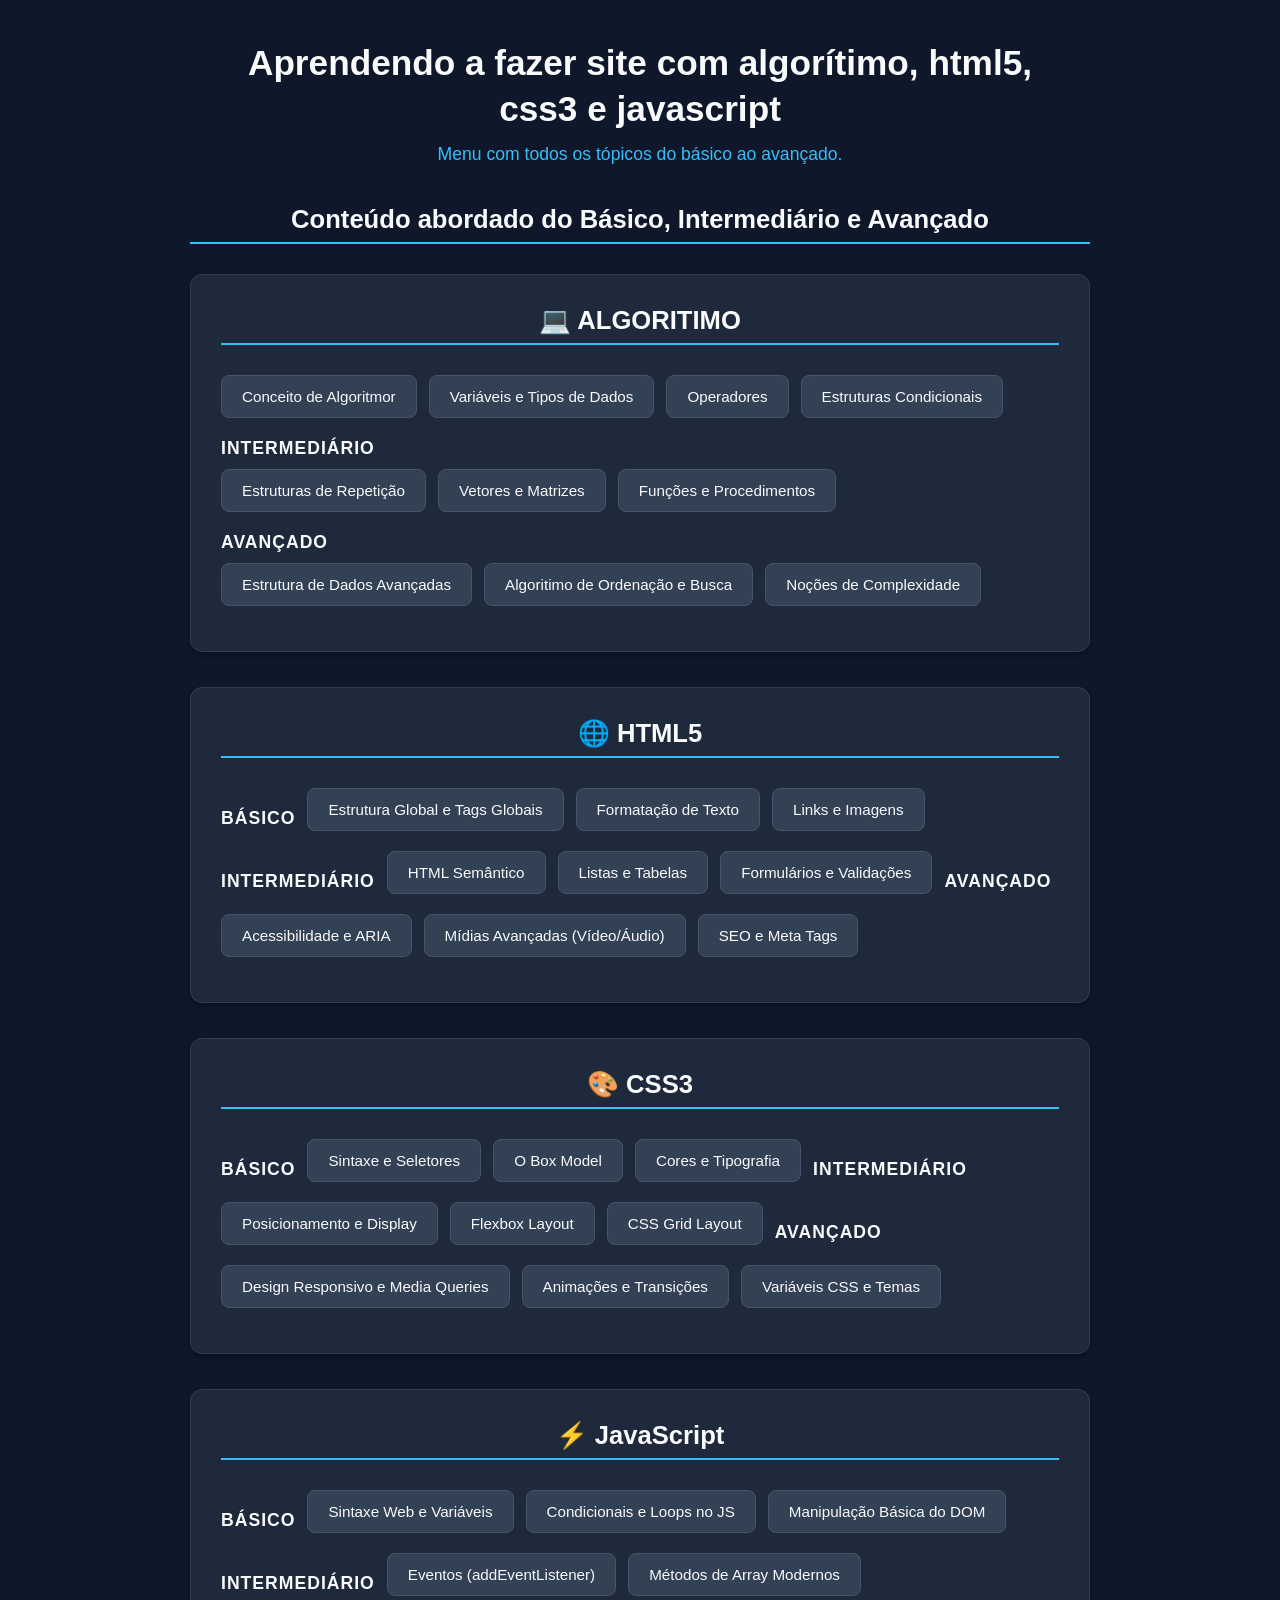
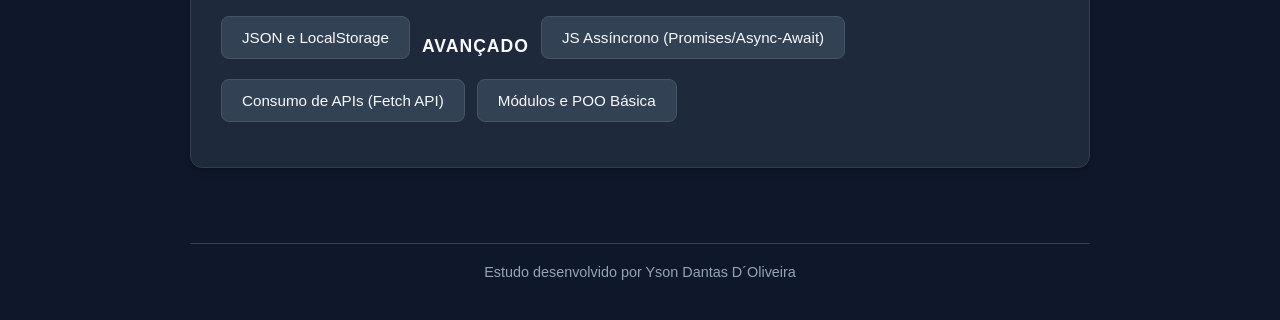
==== index.html @ d4af7423 "nav" ====
<!DOCTYPE html>
<html lang="pt-br">
<head>
    <meta charset="UTF-8">
    <meta name="viewport" content="width=device-width, initial-scale=1.0">
    <title>Menu</title>
    <link rel="stylesheet" href="style.css">
</head>
<!--PARA COLOCAR EMOJI NO CÓDIGO BASTA CLICAR NO BOTÃO DO WINDOWS E NO PONTO EM QUALQUER CAMPO DE TEXTO-->
<body>
    <header>
        <h1 class="titulo-principal">Aprendendo a fazer site com algorítimo, html5, css3 e javascript</h1>
        <p>Menu com todos os tópicos do básico ao avançado.</p>
    </header>
    <main>
        <article>
            <h2>Conteúdo abordado do Básico, Intermediário e Avançado</h2>
            <!-- ================= SEÇÃO DE ALGORITIMO =================-->
            <section>
                <h2>💻 ALGORITIMO</h2>    
                <nav>
                <a class="link-btn" href="algoritimo-conceito.html">
                    <button class="btn-menu">Conceito de Algoritmor</button>
                </a>                
                <a class="link-btn" href="algoritimo-variaveis.html">
                    <button class="btn-menu">Variáveis e Tipos de Dados</button>
                </a>
                <a class="link-btn" href="algoritimo-operadores.html">
                    <button class="btn-menu">Operadores</button>
                </a>
                <a class="link-btn" href="algoritimo-condicionais.html">
                    <button class="btn-menu">Estruturas Condicionais</button>
                </a>
                </nav>
                <h3>Intermediário</h3>
                <nav>
                <a class="link-btn" href="algoritimo-repeticao.html">    
                    <button class="btn-menu">Estruturas de Repetição</button>
                </a>    
                <a class="link-btn" href="algoritimo-vetor.html">    
                    <button class="btn-menu">Vetores e Matrizes</button>
                </a>
                <a class="link-btn" href="algoritimo-funcao.html">    
                    <button class="btn-menu">Funções e Procedimentos</button>
                </a>
                </nav>                    
                <h3>Avançado</h3>
                <nav> 
                <a class="link-btn" href="algoritimo-dados-avancado.html">    
                    <button class="btn-menu">Estrutura de Dados Avançadas</button>
                </a>    
                <a class="link-btn" href="algoritimo-ordenacao.html">    
                    <button class="btn-menu">Algoritimo de Ordenação e Busca</button>
                </a>    
                <a class="link-btn" href="algoritimo-complexidade.html">
                    <button class="btn-menu">Noções de Complexidade</button>
                </a>    
                </nav>
            </section>
            <!-- ================= SEÇÃO DE HTML5 ================= -->
            <section>
                <h2>🌐 HTML5</h2>
                <nav>
                    <h3>Básico</h3>
                    <a class="link-btn" href="html-estrutura.html">
                        <button class="btn-menu">Estrutura Global e Tags Globais</button>
                    </a>
                    <a class="link-btn" href="html-formatacao.html">
                        <button class="btn-menu">Formatação de Texto</button>
                    </a>
                    <a class="link-btn" href="html-links.html">
                        <button class="btn-menu">Links e Imagens</button>
                    </a>

                    <h3>Intermediário</h3>
                    <a class="link-btn" href="html-semantica.html">
                        <button class="btn-menu">HTML Semântico</button>
                    </a>
                    <a class="link-btn" href="html-listas.html">
                        <button class="btn-menu">Listas e Tabelas</button>
                    </a>
                    <a class="link-btn" href="html-formularios.html">
                        <button class="btn-menu">Formulários e Validações</button>
                    </a>

                    <h3>Avançado</h3>
                    <a class="link-btn" href="html-acessibilidade.html">
                        <button class="btn-menu">Acessibilidade e ARIA</button>
                    </a>
                    <a class="link-btn" href="html-midias.html">
                        <button class="btn-menu">Mídias Avançadas (Vídeo/Áudio)</button>
                    </a>
                    <a class="link-btn" href="html-seo.html">
                        <button class="btn-menu">SEO e Meta Tags</button>
                    </a>
                </nav>
            </section>

            <!-- ================= SEÇÃO DE CSS3 ================= -->
            <section>
                <h2>🎨 CSS3</h2>
                <nav>
                    <h3>Básico</h3>
                    <a class="link-btn" href="css-sintaxe.html">
                        <button class="btn-menu">Sintaxe e Seletores</button>
                    </a>
                    <a class="link-btn" href="css-boxmodel.html">
                        <button class="btn-menu">O Box Model</button>
                    </a>
                    <a class="link-btn" href="css-tipografia.html">
                        <button class="btn-menu">Cores e Tipografia</button>
                    </a>

                    <h3>Intermediário</h3>
                    <a class="link-btn" href="css-posicionamento.html">
                        <button class="btn-menu">Posicionamento e Display</button>
                    </a>
                    <a class="link-btn" href="css-flexbox.html">
                        <button class="btn-menu">Flexbox Layout</button>
                    </a>
                    <a class="link-btn" href="css-grid.html">
                        <button class="btn-menu">CSS Grid Layout</button>
                    </a>

                    <h3>Avançado</h3>
                    <a class="link-btn" href="css-responsividade.html">
                        <button class="btn-menu">Design Responsivo e Media Queries</button>
                    </a>
                    <a class="link-btn" href="css-animacoes.html">
                        <button class="btn-menu">Animações e Transições</button>
                    </a>
                    <a class="link-btn" href="css-variaveis.html">
                        <button class="btn-menu">Variáveis CSS e Temas</button>
                    </a>
                </nav>
            </section>

            <!-- ================= SEÇÃO DE JAVASCRIPT ================= -->
            <section>
                <h2>⚡ JavaScript</h2>
                <nav>
                    <h3>Básico</h3>
                    <a class="link-btn" href="js-sintaxe.html">
                        <button class="btn-menu">Sintaxe Web e Variáveis</button>
                    </a>
                    <a class="link-btn" href="js-logica.html">
                        <button class="btn-menu">Condicionais e Loops no JS</button>
                    </a>
                    <a class="link-btn" href="js-dom-basico.html">
                        <button class="btn-menu">Manipulação Básica do DOM</button>
                    </a>

                    <h3>Intermediário</h3>
                    <a class="link-btn" href="js-eventos.html">
                        <button class="btn-menu">Eventos (addEventListener)</button>
                    </a>
                    <a class="link-btn" href="js-arrays.html">
                        <button class="btn-menu">Métodos de Array Modernos</button>
                    </a>
                    <a class="link-btn" href="js-storage.html">
                        <button class="btn-menu">JSON e LocalStorage</button>
                    </a>

                    <h3>Avançado</h3>
                    <a class="link-btn" href="js-assincrono.html">
                        <button class="btn-menu">JS Assíncrono (Promises/Async-Await)</button>
                    </a>
                    <a class="link-btn" href="js-fetch.html">
                        <button class="btn-menu">Consumo de APIs (Fetch API)</button>
                    </a>
                    <a class="link-btn" href="js-modulos.html">
                        <button class="btn-menu">Módulos e POO Básica</button>
                    </a>
                </nav>
            </section>
        </article>
    </main>
<footer>
    <p>Estudo desenvolvido por Yson Dantas D´Oliveira</p>
</footer>
</body>
</html>
---- style.css ----
/* ================= 1. CONFIGURAÇÕES GERAIS E CORES (DARK MODE) ================= */
:root {
    --bg-principal: #0f172a;       /* Fundo azul escuro moderno */
    --bg-bloco: #1e293b;            /* Fundo dos blocos de conteúdo */
    --texto-titulo: #f8fafc;        /* Texto principal */
    --texto-paragrafo: #94a3b8;       /* Parágrafos e descrições */
    --cor-destaque: #38bdf8;         /* Azul neon para dar destaque */
    --cor-botao: #334155;          /* Cor de fundo padrão dos botões */
    --cor-botao-hover: #0284c7;    /* Cor do botão quando passa o mouse */
}

/* Reset básico para limpar as margens travadas do navegador */
* {
    margin: 0;
    padding: 0;
    box-sizing: border-box;
    font-family: 'Segoe UI', Tahoma, Geneva, Verdana, sans-serif;
}

body {
    background-color: var(--bg-principal);
    color: var(--texto-paragrafo);
    padding: 40px 20px;
    display: flex;
    flex-direction: column;
    align-items: center;
}

h1, h2, h3 {
  color: var(--texto-titulo) /* Branco gelo para destacar os títulos*/
}

/* ================= 2. CABEÇALHO (HEADER) ================= */
header {
    text-align: center;
    max-width: 800px;
    margin-bottom: 40px;
}

header h1 {
    font-size: 2.2rem;  
    margin-bottom: 12px;
    line-height: 1.3;
}

header p {
    color: var(--cor-destaque);
    font-size: 1.1rem;
    font-weight: 500;
}

/* ================= 3. CONTEÚDO E SEÇÕES (SECTION / CARDS) ================= */
main {
    width: 100%;
    max-width: 900px;
}

h2 {
    font-size: 1.6rem;
    margin-bottom: 30px;
    text-align: center;
    border-bottom: 2px solid var(--cor-destaque);
    padding-bottom: 8px;
}

h3 {
    font-size: 1.1rem;
    margin: 20px 0 10px 0;
    text-transform: uppercase;
    letter-spacing: 1px;
}

/* Transforma cada matéria (Algoritmos, HTML, CSS) em um bloco elegante */
section {
    background-color: var(--bg-bloco);
    border-radius: 12px;
    padding: 30px;
    margin-bottom: 35px;
    box-shadow: 0 4px 6px -1px rgba(0, 0, 0, 0.3);
    border: 1px solid #2e3e56;
}

/* ================= 4. ALINHAMENTO E DESIGN DOS BOTÕES (FLEXBOX) ================= */
nav {
    display: flex;
    flex-wrap: wrap; /* Faz os botões irem para a linha de baixo se faltar espaço */
    gap: 12px;       /* Espaçamento perfeito entre os botões */
    margin-bottom: 15px;
}

/* Tira o comportamento padrão de link (sublinhado azul) */
.link-btn {
    text-decoration: none;
}

/* O segredo do visual profissional dos botões */
.btn-menu {
    background-color: var(--cor-botao);
    color: var(--texto-titulo);
    border: 1px solid #475569;
    padding: 12px 20px;
    font-size: 0.95rem;
    font-weight: 500;
    border-radius: 8px;
    cursor: pointer;
    transition: all 0.2s ease-in-out; /* Deixa o efeito de passar o mouse suave */
}

/* Efeito ao passar o mouse (Hover) - Essencial para prender a atenção */
.btn-menu:hover {
    background-color: var(--cor-botao-hover);
    border-color: var(--cor-destaque);
    transform: translateY(-2px); /* O botão sobe levemente, simulando um clique */
    box-shadow: 0 4px 12px rgba(56, 189, 248, 0.3);
}

/* ================= 5. RODAPÉ (FOOTER) ================= */
footer {
    margin-top: 40px;
    text-align: center;
    color: var(--texto-paragrafo);
    font-size: 0.9rem;
    border-top: 1px solid var(--cor-botao);
    padding-top: 20px;
    width: 100%;
    max-width: 900px;
}
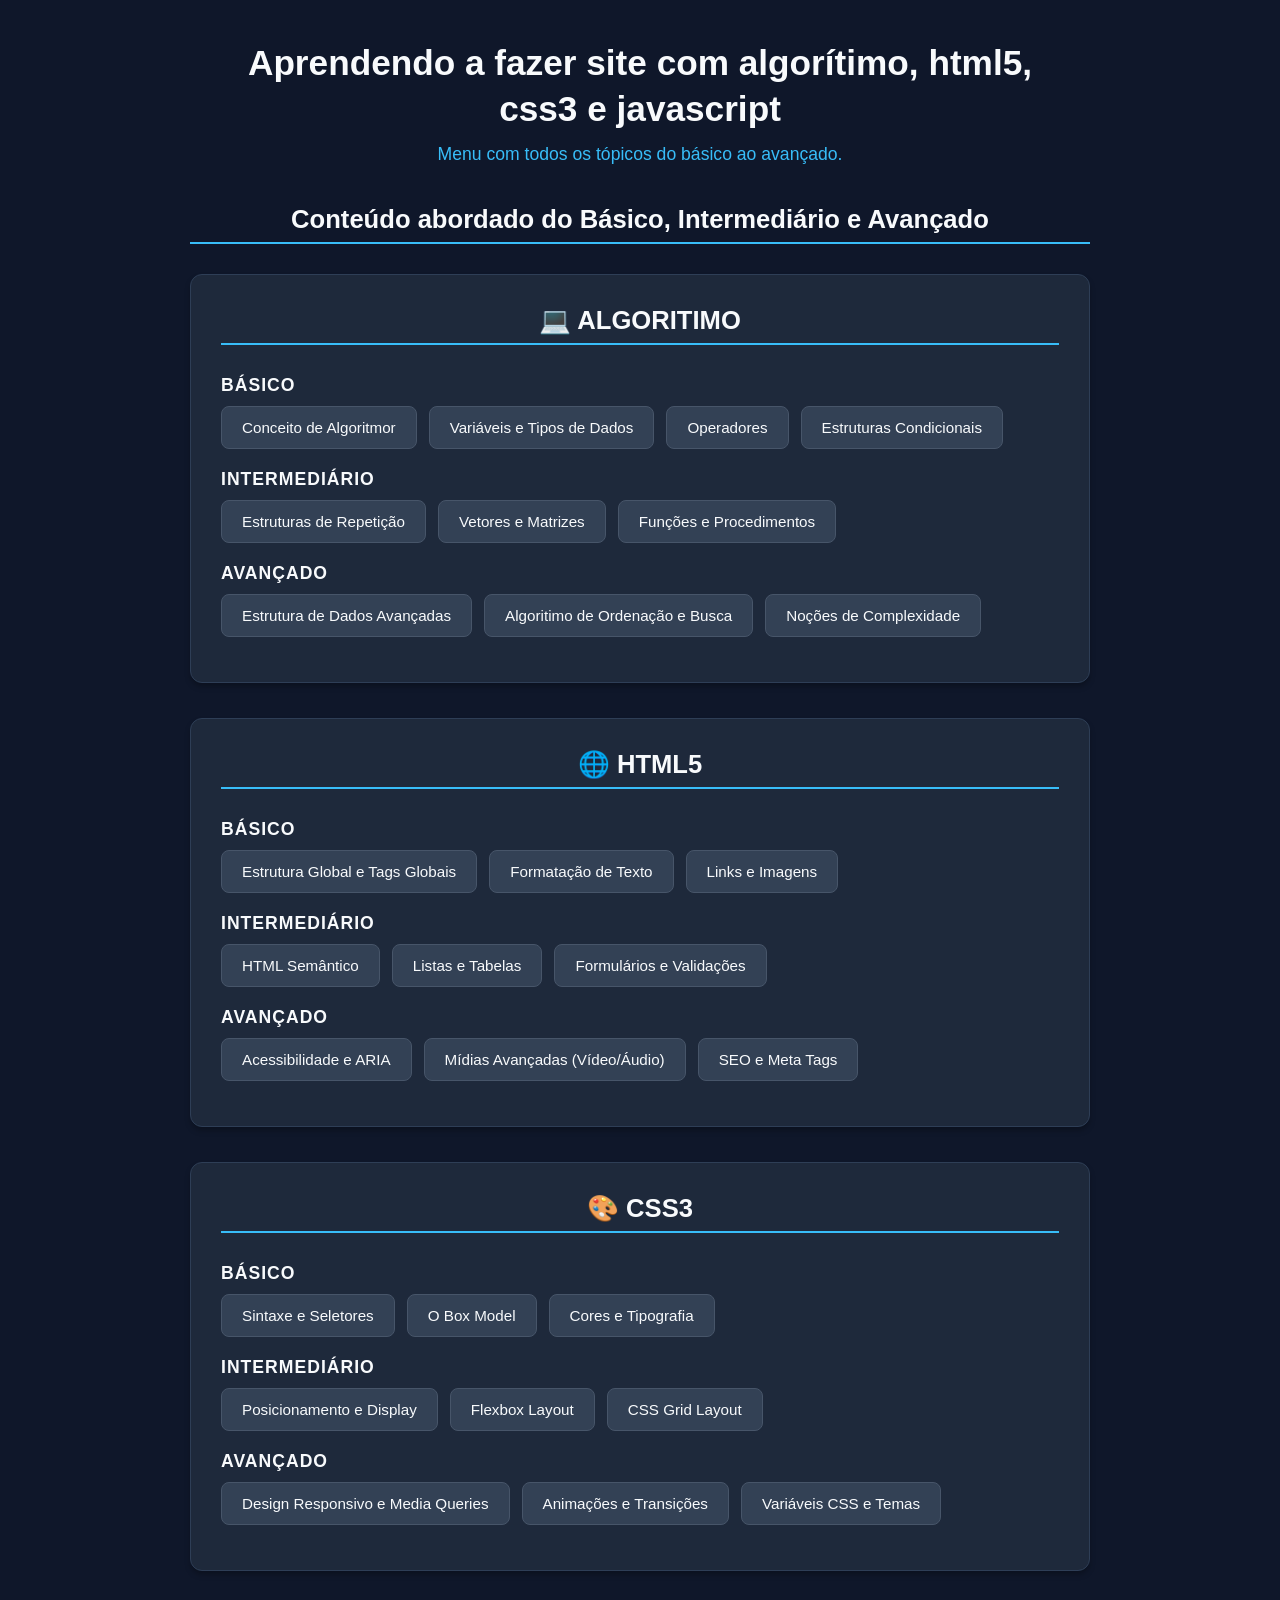
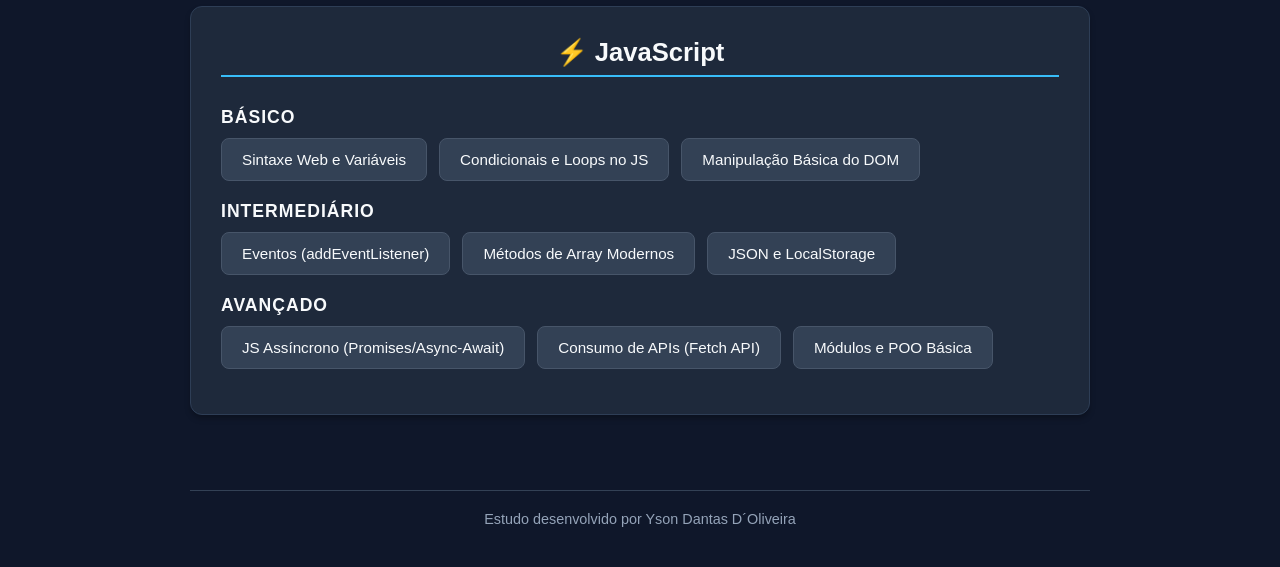
==== commit 695c1183: "arrumando nav" ====
--- a/index.html
+++ b/index.html
@@ -18,7 +18,8 @@
             <!-- ================= SEÇÃO DE ALGORITIMO =================-->
             <section>
                 <h2>💻 ALGORITIMO</h2>    
-                <nav>
+                <h3>Básico</h3>
+                <nav>   
                 <a class="link-btn" href="algoritimo-conceito.html">
                     <button class="btn-menu">Conceito de Algoritmor</button>
                 </a>                
@@ -60,8 +61,8 @@
             <!-- ================= SEÇÃO DE HTML5 ================= -->
             <section>
                 <h2>🌐 HTML5</h2>
+                <h3>Básico</h3>
                 <nav>
-                    <h3>Básico</h3>
                     <a class="link-btn" href="html-estrutura.html">
                         <button class="btn-menu">Estrutura Global e Tags Globais</button>
                     </a>
@@ -71,8 +72,9 @@
                     <a class="link-btn" href="html-links.html">
                         <button class="btn-menu">Links e Imagens</button>
                     </a>
-
-                    <h3>Intermediário</h3>
+                </nav>
+                <h3>Intermediário</h3>
+                <nav>                    
                     <a class="link-btn" href="html-semantica.html">
                         <button class="btn-menu">HTML Semântico</button>
                     </a>
@@ -82,8 +84,9 @@
                     <a class="link-btn" href="html-formularios.html">
                         <button class="btn-menu">Formulários e Validações</button>
                     </a>
-
-                    <h3>Avançado</h3>
+                </nav>
+                <h3>Avançado</h3>
+                <nav>
                     <a class="link-btn" href="html-acessibilidade.html">
                         <button class="btn-menu">Acessibilidade e ARIA</button>
                     </a>
@@ -99,8 +102,8 @@
             <!-- ================= SEÇÃO DE CSS3 ================= -->
             <section>
                 <h2>🎨 CSS3</h2>
-                <nav>
-                    <h3>Básico</h3>
+                <h3>Básico</h3>
+                <nav>                    
                     <a class="link-btn" href="css-sintaxe.html">
                         <button class="btn-menu">Sintaxe e Seletores</button>
                     </a>
@@ -110,8 +113,9 @@
                     <a class="link-btn" href="css-tipografia.html">
                         <button class="btn-menu">Cores e Tipografia</button>
                     </a>
-
-                    <h3>Intermediário</h3>
+                </nav>
+                <h3>Intermediário</h3>
+                <nav>    
                     <a class="link-btn" href="css-posicionamento.html">
                         <button class="btn-menu">Posicionamento e Display</button>
                     </a>
@@ -121,8 +125,9 @@
                     <a class="link-btn" href="css-grid.html">
                         <button class="btn-menu">CSS Grid Layout</button>
                     </a>
-
-                    <h3>Avançado</h3>
+                </nav>
+                <h3>Avançado</h3>
+                <nav>    
                     <a class="link-btn" href="css-responsividade.html">
                         <button class="btn-menu">Design Responsivo e Media Queries</button>
                     </a>
@@ -138,8 +143,8 @@
             <!-- ================= SEÇÃO DE JAVASCRIPT ================= -->
             <section>
                 <h2>⚡ JavaScript</h2>
-                <nav>
-                    <h3>Básico</h3>
+                <h3>Básico</h3>
+                <nav>                    
                     <a class="link-btn" href="js-sintaxe.html">
                         <button class="btn-menu">Sintaxe Web e Variáveis</button>
                     </a>
@@ -149,8 +154,9 @@
                     <a class="link-btn" href="js-dom-basico.html">
                         <button class="btn-menu">Manipulação Básica do DOM</button>
                     </a>
-
-                    <h3>Intermediário</h3>
+                </nav>
+                <h3>Intermediário</h3>
+                <nav>                    
                     <a class="link-btn" href="js-eventos.html">
                         <button class="btn-menu">Eventos (addEventListener)</button>
                     </a>
@@ -160,8 +166,9 @@
                     <a class="link-btn" href="js-storage.html">
                         <button class="btn-menu">JSON e LocalStorage</button>
                     </a>
-
-                    <h3>Avançado</h3>
+                </nav>
+                <h3>Avançado</h3>
+                <nav>                   
                     <a class="link-btn" href="js-assincrono.html">
                         <button class="btn-menu">JS Assíncrono (Promises/Async-Await)</button>
                     </a>
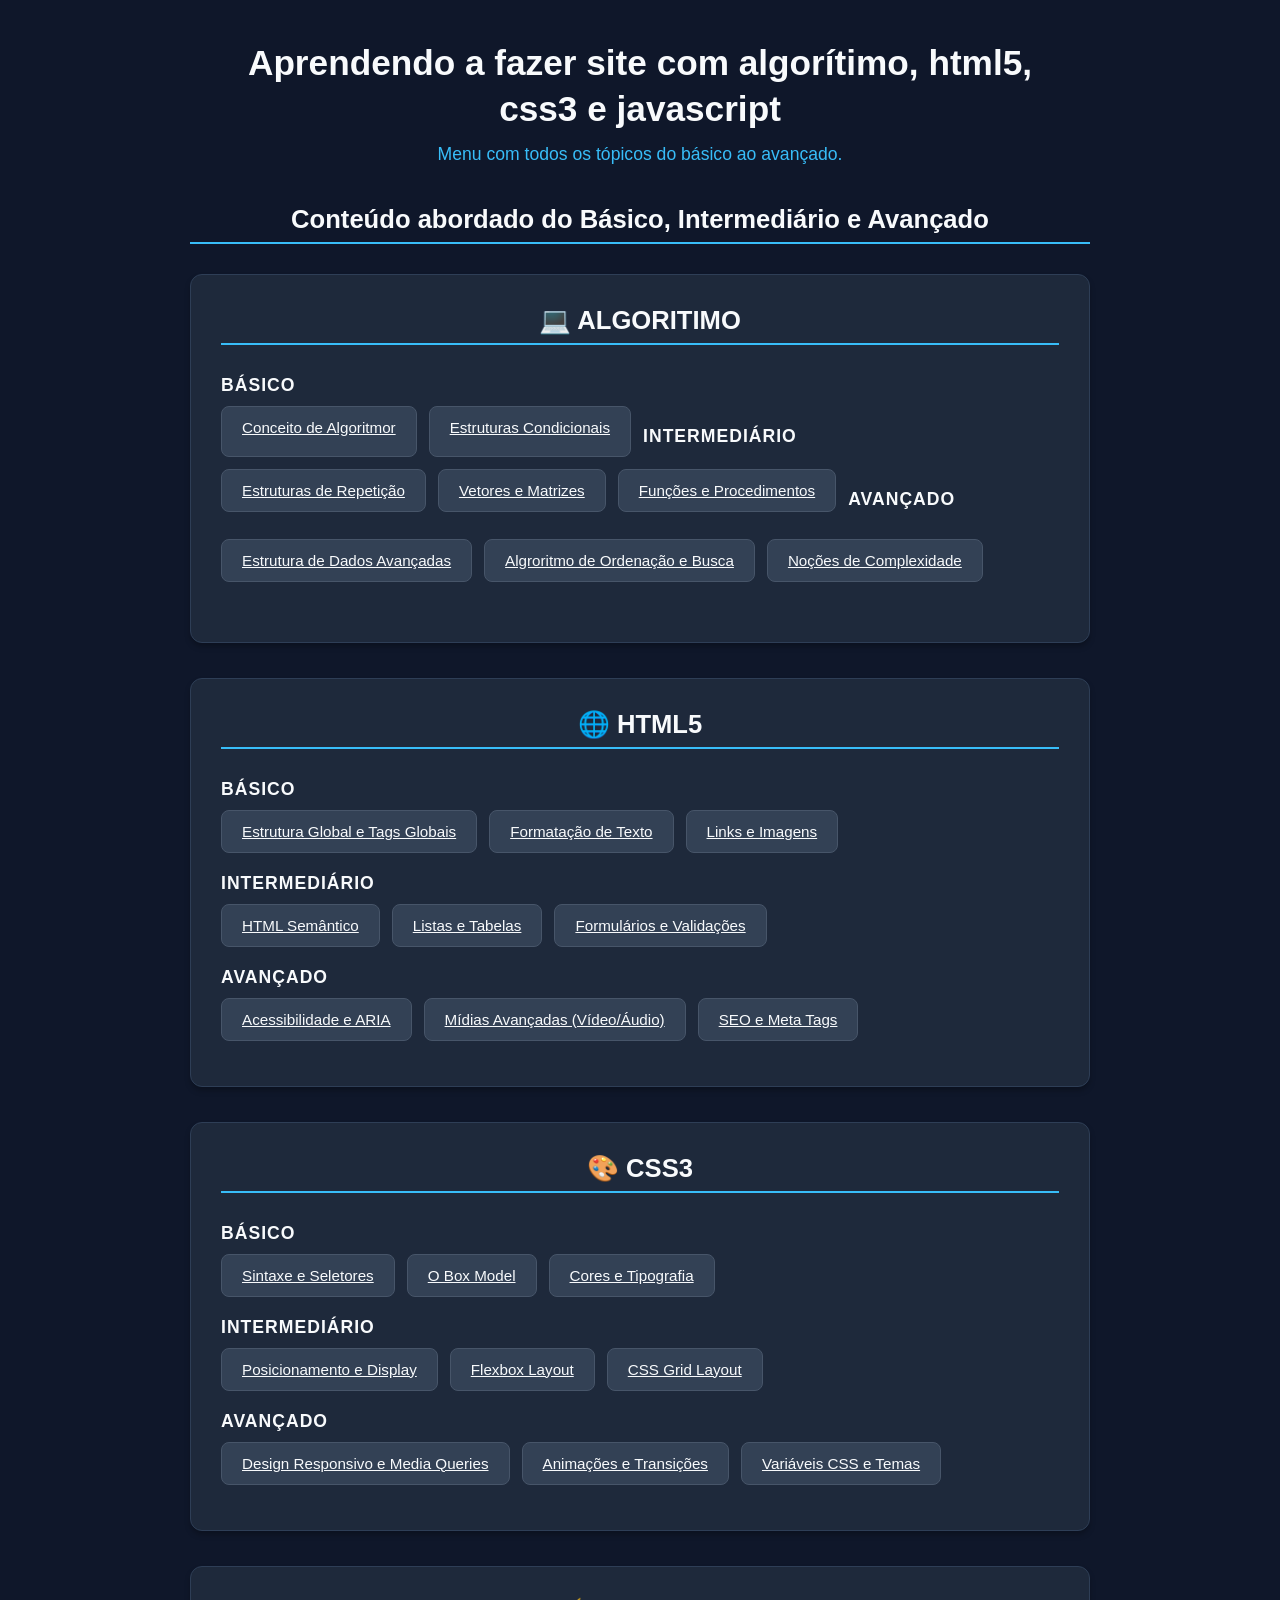
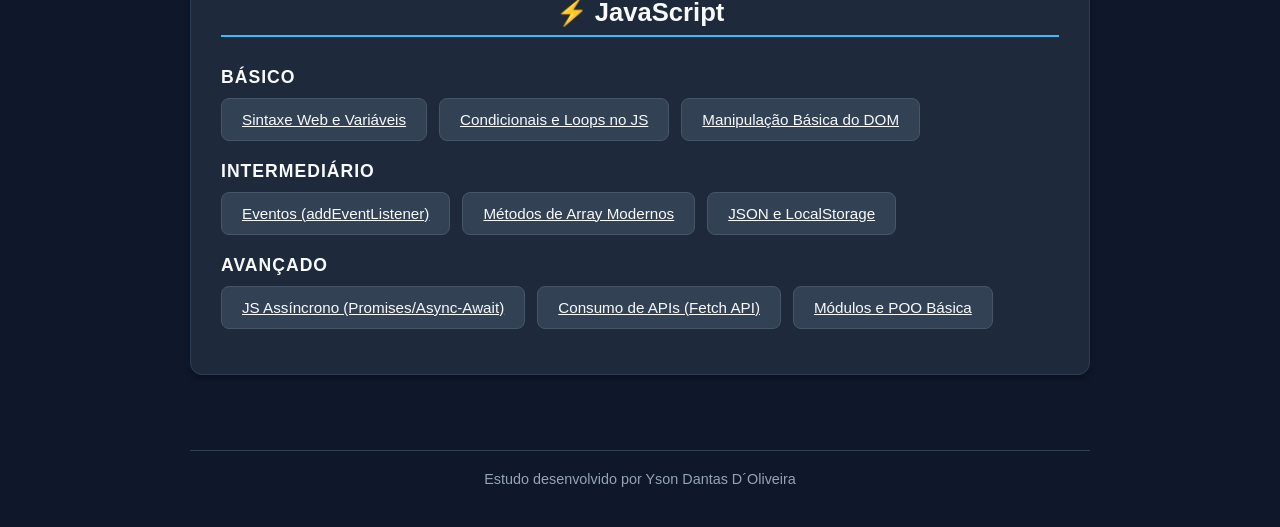
==== commit 710c1129: "Refactor HTML structure and button elements" ====
--- a/index.html
+++ b/index.html
@@ -20,42 +20,21 @@
                 <h2>💻 ALGORITIMO</h2>    
                 <h3>Básico</h3>
                 <nav>   
-                <a class="link-btn" href="algoritimo-conceito.html">
-                    <button class="btn-menu">Conceito de Algoritmor</button>
-                </a>                
-                <a class="link-btn" href="algoritimo-variaveis.html">
-                    <button class="btn-menu">Variáveis e Tipos de Dados</button>
-                </a>
-                <a class="link-btn" href="algoritimo-operadores.html">
-                    <button class="btn-menu">Operadores</button>
-                </a>
-                <a class="link-btn" href="algoritimo-condicionais.html">
-                    <button class="btn-menu">Estruturas Condicionais</button>
-                </a>
-                </nav>
+                <a class="btn-menu" href="algoritmo-conceito.html">Conceito de Algoritmor</a>                
+                <a class="btn-menu" href="algoritmo-variaveis.html>Variáveis e Tipos de Dados</a>
+                <a Class="btn-menu" href="algoritmo-operadores.html>Operadores</a>
+                <a class="btn-menu" href="algoritmo-condicionais.html">Estruturas Condicionais</a>                    
                 <h3>Intermediário</h3>
                 <nav>
-                <a class="link-btn" href="algoritimo-repeticao.html">    
-                    <button class="btn-menu">Estruturas de Repetição</button>
-                </a>    
-                <a class="link-btn" href="algoritimo-vetor.html">    
-                    <button class="btn-menu">Vetores e Matrizes</button>
-                </a>
-                <a class="link-btn" href="algoritimo-funcao.html">    
-                    <button class="btn-menu">Funções e Procedimentos</button>
-                </a>
+                <a class="btn-menu" href="algoritmo-repeticao.html">Estruturas de Repetição</a>
+                <a class="btn-menu" href="algoritmo-vetor.html">Vetores e Matrizes</a>        
+                <a class="btn-menu" href="algoritmo-funcao.html">Funções e Procedimentos</a>
                 </nav>                    
                 <h3>Avançado</h3>
                 <nav> 
-                <a class="link-btn" href="algoritimo-dados-avancado.html">    
-                    <button class="btn-menu">Estrutura de Dados Avançadas</button>
-                </a>    
-                <a class="link-btn" href="algoritimo-ordenacao.html">    
-                    <button class="btn-menu">Algoritimo de Ordenação e Busca</button>
-                </a>    
-                <a class="link-btn" href="algoritimo-complexidade.html">
-                    <button class="btn-menu">Noções de Complexidade</button>
-                </a>    
+                <a class="btn-menu" href="algoritmo-dados-avancado.html">Estrutura de Dados Avançadas</a>
+                <a class="btn-menu" href="algoritmo-ordenacao.html">Algroritmo de Ordenação e Busca</a>    
+                <a class="btn-menu" href="algoritmo-complexidade.html">Noções de Complexidade</a>    
                 </nav>
             </section>
             <!-- ================= SEÇÃO DE HTML5 ================= -->
@@ -63,39 +42,21 @@
                 <h2>🌐 HTML5</h2>
                 <h3>Básico</h3>
                 <nav>
-                    <a class="link-btn" href="html-estrutura.html">
-                        <button class="btn-menu">Estrutura Global e Tags Globais</button>
-                    </a>
-                    <a class="link-btn" href="html-formatacao.html">
-                        <button class="btn-menu">Formatação de Texto</button>
-                    </a>
-                    <a class="link-btn" href="html-links.html">
-                        <button class="btn-menu">Links e Imagens</button>
-                    </a>
+                    <a class="btn-menu" href="html-estrutura.html">Estrutura Global e Tags Globais</a>
+                    <a class="btn-menu" href="html-formatacao.html">Formatação de Texto</a>
+                    <a class="btn-menu" href="html-links.html">Links e Imagens</a>
                 </nav>
                 <h3>Intermediário</h3>
                 <nav>                    
-                    <a class="link-btn" href="html-semantica.html">
-                        <button class="btn-menu">HTML Semântico</button>
-                    </a>
-                    <a class="link-btn" href="html-listas.html">
-                        <button class="btn-menu">Listas e Tabelas</button>
-                    </a>
-                    <a class="link-btn" href="html-formularios.html">
-                        <button class="btn-menu">Formulários e Validações</button>
-                    </a>
+                    <a class="btn-menu" href="html-semantica.html">HTML Semântico</a>
+                    <a class="btn-menu" href="html-listas.html">Listas e Tabelas</a>
+                    <a class="btn-menu" href="html-formularios.html">Formulários e Validações</a>
                 </nav>
                 <h3>Avançado</h3>
                 <nav>
-                    <a class="link-btn" href="html-acessibilidade.html">
-                        <button class="btn-menu">Acessibilidade e ARIA</button>
-                    </a>
-                    <a class="link-btn" href="html-midias.html">
-                        <button class="btn-menu">Mídias Avançadas (Vídeo/Áudio)</button>
-                    </a>
-                    <a class="link-btn" href="html-seo.html">
-                        <button class="btn-menu">SEO e Meta Tags</button>
-                    </a>
+                    <a class="btn-menu" href="html-acessibilidade.html">Acessibilidade e ARIA</a>
+                    <a class="btn-menu" href="html-midias.html">Mídias Avançadas (Vídeo/Áudio)</a>
+                    <a class="btn-menu" href="html-seo.html">SEO e Meta Tags</a>
                 </nav>
             </section>
 
@@ -104,39 +65,21 @@
                 <h2>🎨 CSS3</h2>
                 <h3>Básico</h3>
                 <nav>                    
-                    <a class="link-btn" href="css-sintaxe.html">
-                        <button class="btn-menu">Sintaxe e Seletores</button>
-                    </a>
-                    <a class="link-btn" href="css-boxmodel.html">
-                        <button class="btn-menu">O Box Model</button>
-                    </a>
-                    <a class="link-btn" href="css-tipografia.html">
-                        <button class="btn-menu">Cores e Tipografia</button>
-                    </a>
+                    <a class="btn-menu" href="css-sintaxe.html">Sintaxe e Seletores</a>
+                    <a class="btn-menu" href="css-boxmodel.html">O Box Model</a>
+                    <a class="btn-menu" href="css-tipografia.html">Cores e Tipografia</a>
                 </nav>
                 <h3>Intermediário</h3>
                 <nav>    
-                    <a class="link-btn" href="css-posicionamento.html">
-                        <button class="btn-menu">Posicionamento e Display</button>
-                    </a>
-                    <a class="link-btn" href="css-flexbox.html">
-                        <button class="btn-menu">Flexbox Layout</button>
-                    </a>
-                    <a class="link-btn" href="css-grid.html">
-                        <button class="btn-menu">CSS Grid Layout</button>
-                    </a>
+                    <a class="btn-menu" href="css-posicionamento.html">Posicionamento e Display</a>
+                    <a class="btn-menu" href="css-flexbox.html">Flexbox Layout</a>
+                    <a class="btn-menu" href="css-grid.html">CSS Grid Layout</a>
                 </nav>
                 <h3>Avançado</h3>
                 <nav>    
-                    <a class="link-btn" href="css-responsividade.html">
-                        <button class="btn-menu">Design Responsivo e Media Queries</button>
-                    </a>
-                    <a class="link-btn" href="css-animacoes.html">
-                        <button class="btn-menu">Animações e Transições</button>
-                    </a>
-                    <a class="link-btn" href="css-variaveis.html">
-                        <button class="btn-menu">Variáveis CSS e Temas</button>
-                    </a>
+                    <a class="btn-menu" href="css-responsividade.html">Design Responsivo e Media Queries</a>
+                    <a class="btn-menu" href="css-animacoes.html">Animações e Transições</a>
+                    <a class="btn-menu" href="css-variaveis.html">Variáveis CSS e Temas</a>
                 </nav>
             </section>
 
@@ -145,39 +88,21 @@
                 <h2>⚡ JavaScript</h2>
                 <h3>Básico</h3>
                 <nav>                    
-                    <a class="link-btn" href="js-sintaxe.html">
-                        <button class="btn-menu">Sintaxe Web e Variáveis</button>
-                    </a>
-                    <a class="link-btn" href="js-logica.html">
-                        <button class="btn-menu">Condicionais e Loops no JS</button>
-                    </a>
-                    <a class="link-btn" href="js-dom-basico.html">
-                        <button class="btn-menu">Manipulação Básica do DOM</button>
-                    </a>
+                    <a class="btn-menu" href="js-sintaxe.html">Sintaxe Web e Variáveis</a>
+                    <a class="btn-menu" href="js-logica.html">Condicionais e Loops no JS</a>
+                    <a class="btn-menu" href="js-dom-basico.html">Manipulação Básica do DOM</a>
                 </nav>
                 <h3>Intermediário</h3>
                 <nav>                    
-                    <a class="link-btn" href="js-eventos.html">
-                        <button class="btn-menu">Eventos (addEventListener)</button>
-                    </a>
-                    <a class="link-btn" href="js-arrays.html">
-                        <button class="btn-menu">Métodos de Array Modernos</button>
-                    </a>
-                    <a class="link-btn" href="js-storage.html">
-                        <button class="btn-menu">JSON e LocalStorage</button>
-                    </a>
+                    <a class="btn-menu" href="js-eventos.html">Eventos (addEventListener)</a>
+                    <a class="btn-menu" href="js-arrays.html">Métodos de Array Modernos</a>
+                    <a class="btn-menu" href="js-storage.html">JSON e LocalStorage</a>
                 </nav>
                 <h3>Avançado</h3>
                 <nav>                   
-                    <a class="link-btn" href="js-assincrono.html">
-                        <button class="btn-menu">JS Assíncrono (Promises/Async-Await)</button>
-                    </a>
-                    <a class="link-btn" href="js-fetch.html">
-                        <button class="btn-menu">Consumo de APIs (Fetch API)</button>
-                    </a>
-                    <a class="link-btn" href="js-modulos.html">
-                        <button class="btn-menu">Módulos e POO Básica</button>
-                    </a>
+                    <a class="btn-menu" href="js-assincrono.html">JS Assíncrono (Promises/Async-Await)</a>
+                    <a class="btn-menu" href="js-fetch.html">Consumo de APIs (Fetch API)</a>
+                    <a class="btn-menu" href="js-modulos.html">Módulos e POO Básica</a>
                 </nav>
             </section>
         </article>
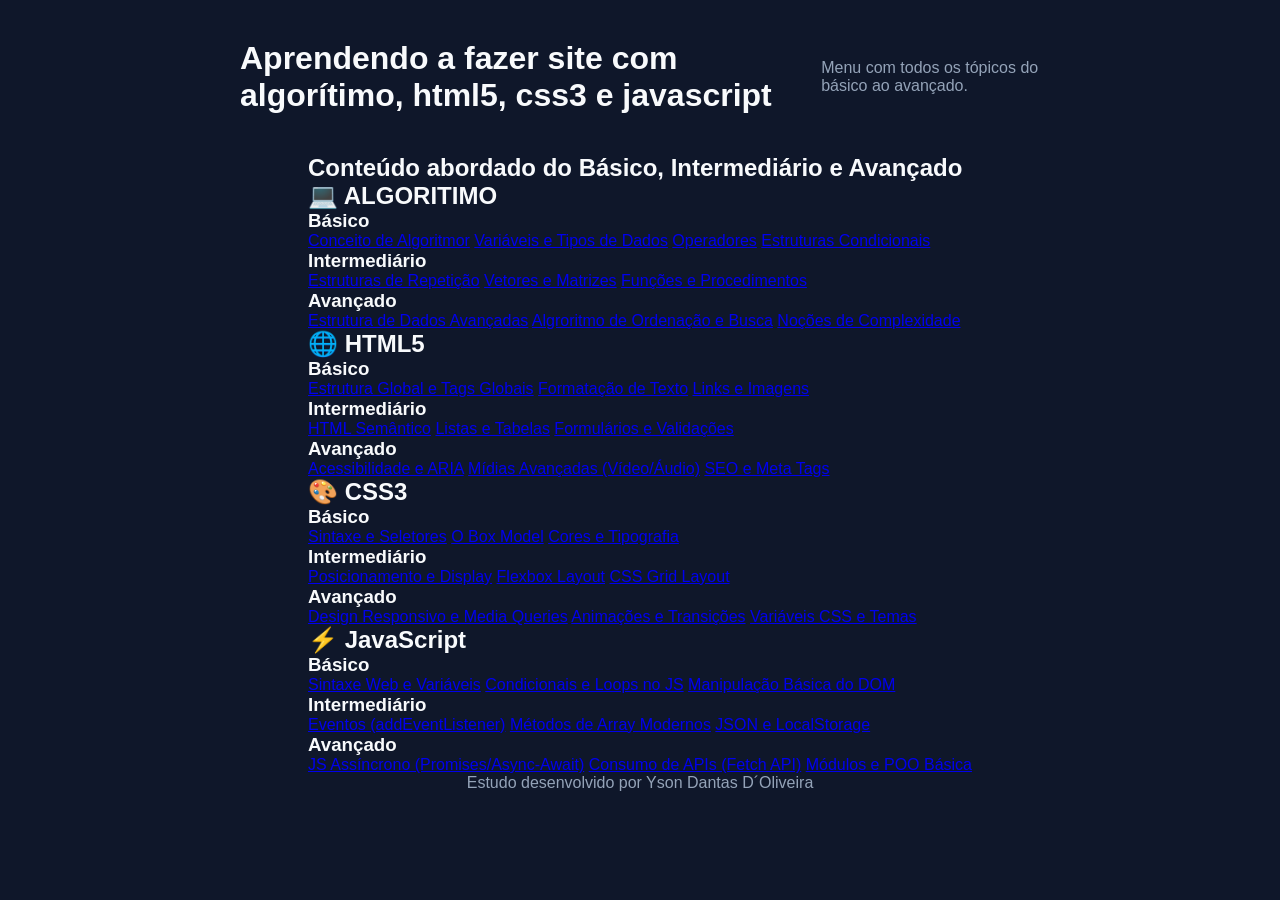
==== commit 28f538f4: "erro aspas e /" ====
--- a/index.html
+++ b/index.html
@@ -21,11 +21,11 @@
                 <h3>Básico</h3>
                 <nav>   
                 <a class="btn-menu" href="algoritmo-conceito.html">Conceito de Algoritmor</a>                
-                <a class="btn-menu" href="algoritmo-variaveis.html>Variáveis e Tipos de Dados</a>
-                <a Class="btn-menu" href="algoritmo-operadores.html>Operadores</a>
+                <a class="btn-menu" href="algoritmo-variaveis.html">Variáveis e Tipos de Dados</a>
+                <a Class="btn-menu" href="algoritmo-operadores.html">Operadores</a>
                 <a class="btn-menu" href="algoritmo-condicionais.html">Estruturas Condicionais</a>                    
                 <h3>Intermediário</h3>
-                <nav>
+                </nav>
                 <a class="btn-menu" href="algoritmo-repeticao.html">Estruturas de Repetição</a>
                 <a class="btn-menu" href="algoritmo-vetor.html">Vetores e Matrizes</a>        
                 <a class="btn-menu" href="algoritmo-funcao.html">Funções e Procedimentos</a>
--- a/style.css
+++ b/style.css
@@ -27,19 +27,26 @@
 }
 
 h1, h2, h3 {
-  color: var(--texto-titulo) /* Branco gelo para destacar os títulos*/
+  color: var(--texto-titulo); /* Branco gelo para destacar os títulos*/
 }
 
 /* ================= 2. CABEÇALHO (HEADER) ================= */
 header {
-    text-align: center;
+    display: flex;
+    align-items: center;
+    justify-content: center;
+    position: relative;
     max-width: 800px;
     margin-bottom: 40px;
 }
 
+header .btn-voltar {
+    positon: absolute;
+    left: o;
+
 header h1 {
     font-size: 2.2rem;  
-    margin-bottom: 12px;
+    margin: 0 auto; /* Centraliza o H1 perfeitamente */
     line-height: 1.3;
 }
 
@@ -47,6 +54,8 @@
     color: var(--cor-destaque);
     font-size: 1.1rem;
     font-weight: 500;
+    width: clamp(100%, 85%, 70ch);
+    margin: 0 auto 15px auto;
 }
 
 /* ================= 3. CONTEÚDO E SEÇÕES (SECTION / CARDS) ================= */
@@ -80,6 +89,22 @@
     border: 1px solid #2e3e56;
 }
 
+/* Estilização profissional para os parágrafos de conteúdo */
+main section p {
+    color: var(--texto-paragrafo); /* Azul acinzentado suave, descansável para os olhos */
+    font-size: 1.05rem;            /* Tamanho de leitura ideal para web */
+    line-height: 1.7;              /* Espaçamento vertical que evita o cansaço visual */
+    letter-spacing: 0.3px;         /* Leve afastamento entre letras para melhorar a leitura */
+    width: clamp(100%, 90%, 75ch); /* Largura fluida e dinâmica que combinamos antes */
+    margin-bottom: 20px;           /* Afasta um parágrafo do outro ou do próximo elemento */
+    text-align: justify;           /* Distribui o texto elegantemente pelas laterais */
+}
+
+/* Garante que o último parágrafo de uma seção não tenha margem extra embaixo */
+main section p:last-child {
+    margin-bottom: 0;
+}
+
 /* ================= 4. ALINHAMENTO E DESIGN DOS BOTÕES (FLEXBOX) ================= */
 nav {
     display: flex;
@@ -88,13 +113,17 @@
     margin-bottom: 15px;
 }
 
-/* Tira o comportamento padrão de link (sublinhado azul) */
-.link-btn {
-    text-decoration: none;
-}
 
-/* O segredo do visual profissional dos botões */
+/* Configuração do Botão de Menu no CSS que deve estar o efeito visual para parecer botões */
 .btn-menu {
+    display: inline-block; /* Garante o formato de botão correto no link <a> */
+    display: flex;
+    flex-direction: row; 
+    flex-wrap: wrap;
+    margin: 15px 0 30px 0;
+    width: 100%;
+    max-width: 800px;
+    text-decoration: none; /* Remove o sublinhado do link */
     background-color: var(--cor-botao);
     color: var(--texto-titulo);
     border: 1px solid #475569;
@@ -108,11 +137,39 @@
 
 /* Efeito ao passar o mouse (Hover) - Essencial para prender a atenção */
 .btn-menu:hover {
+    
     background-color: var(--cor-botao-hover);
     border-color: var(--cor-destaque);
     transform: translateY(-2px); /* O botão sobe levemente, simulando um clique */
     box-shadow: 0 4px 12px rgba(56, 189, 248, 0.3);
 }
+/* Configuração do Botão Voltar */
+.btn-voltar {
+  text-decoration: none; /* Remove o sublinhado padrão de link */
+  /* Cores e Tipografia */
+  color: #ffffff;
+  background-color: #007bff;
+  font-family: sans-serif;
+  font-weight: 600;
+  font-size: 14px;
+  /* Garante que tenha o espaçamento funcione corretamente */
+  display: inline-block;
+  /* Espaçamento interno (Formato do botão) */
+  padding: 10px 20px;
+  /* Faz uma linha com os cantos arredondados */
+  border-radius: 6px;
+  /* Transição suave para o efeito hover */
+  transition: background-color 0.3s ease, transform 0.2s ease;
+}
+
+/* Efeito ao passar o mouse */
+.btn-voltar:hover {
+    background-color: var(--cor-botao-hover) !important;
+    border-color: var(--cor-destaque) !important;
+    transform: translateY(-2px) !important; /* Faz o botão subir levemente */
+    box-shadow: 0 4px 12px rgba(56, 189, 248, 0.3) !important; /* Cria a sombra azul brilhante */
+}
+
 
 /* ================= 5. RODAPÉ (FOOTER) ================= */
 footer {
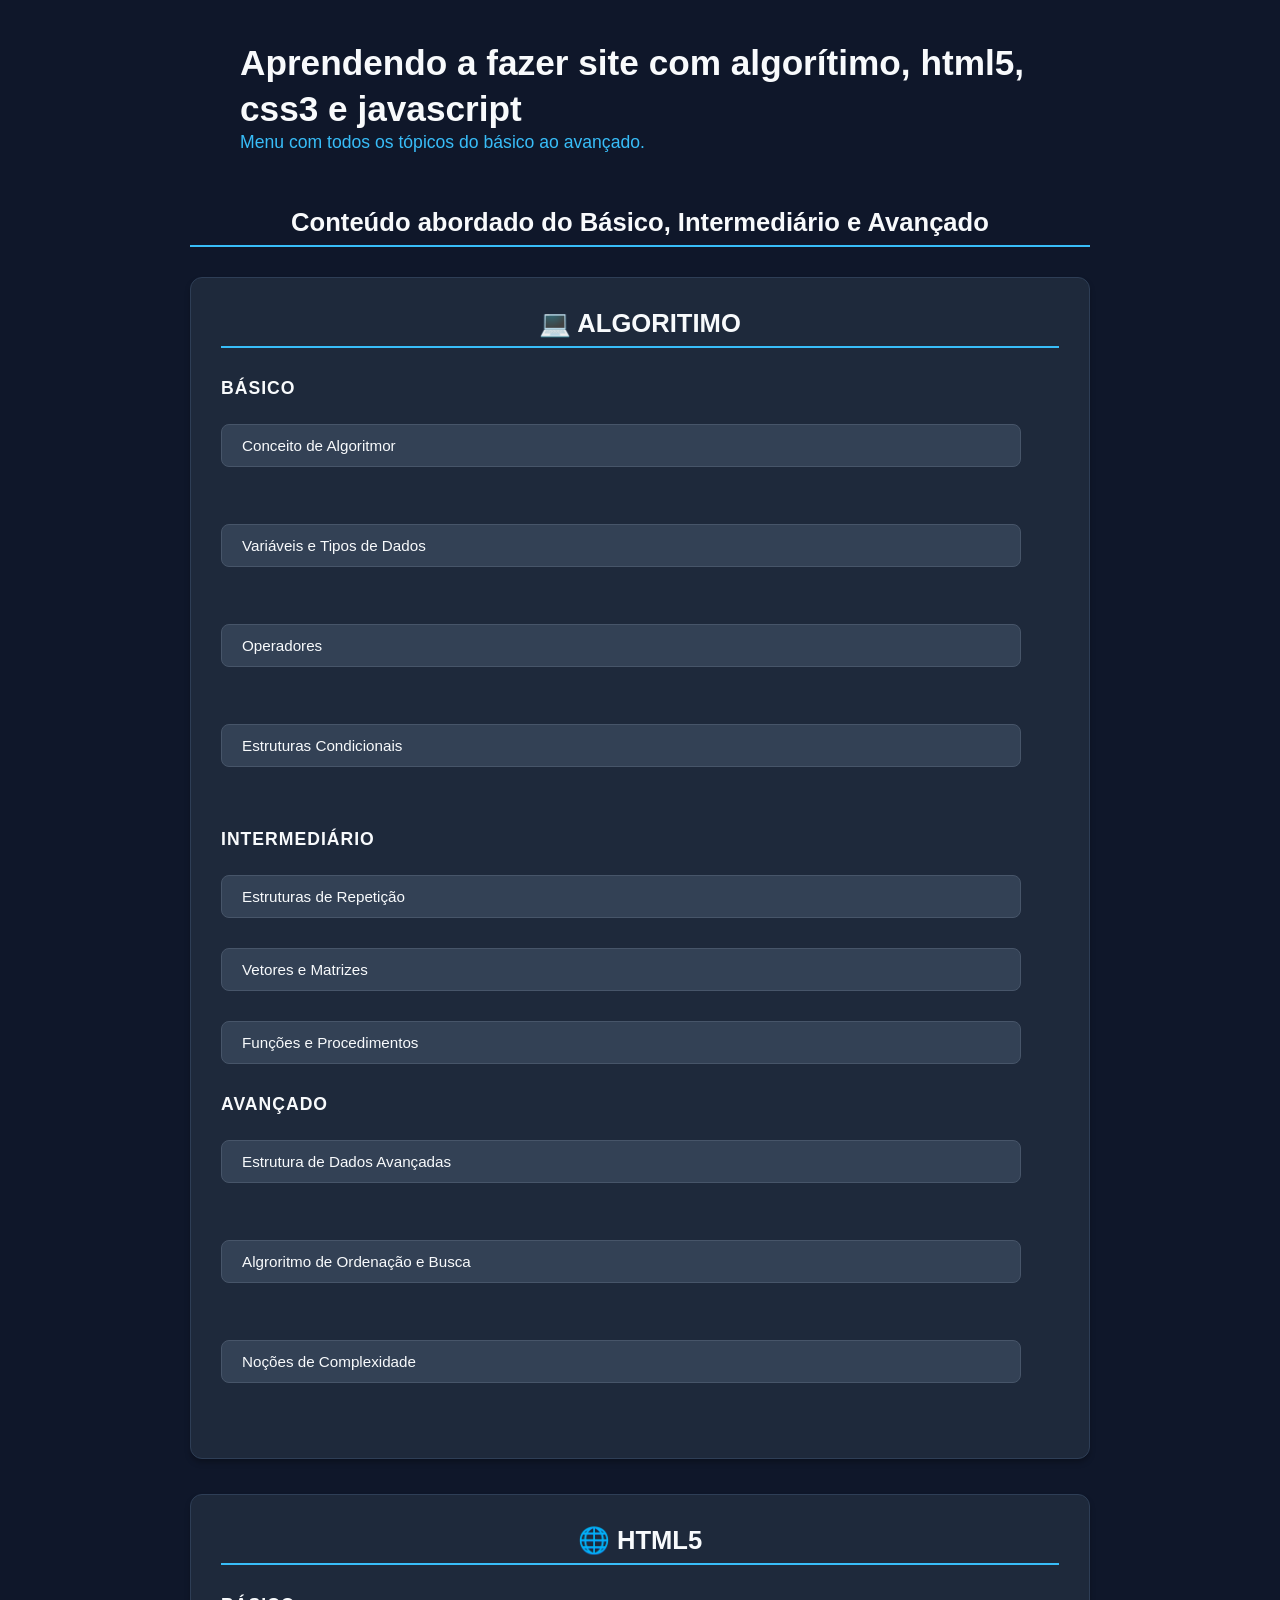
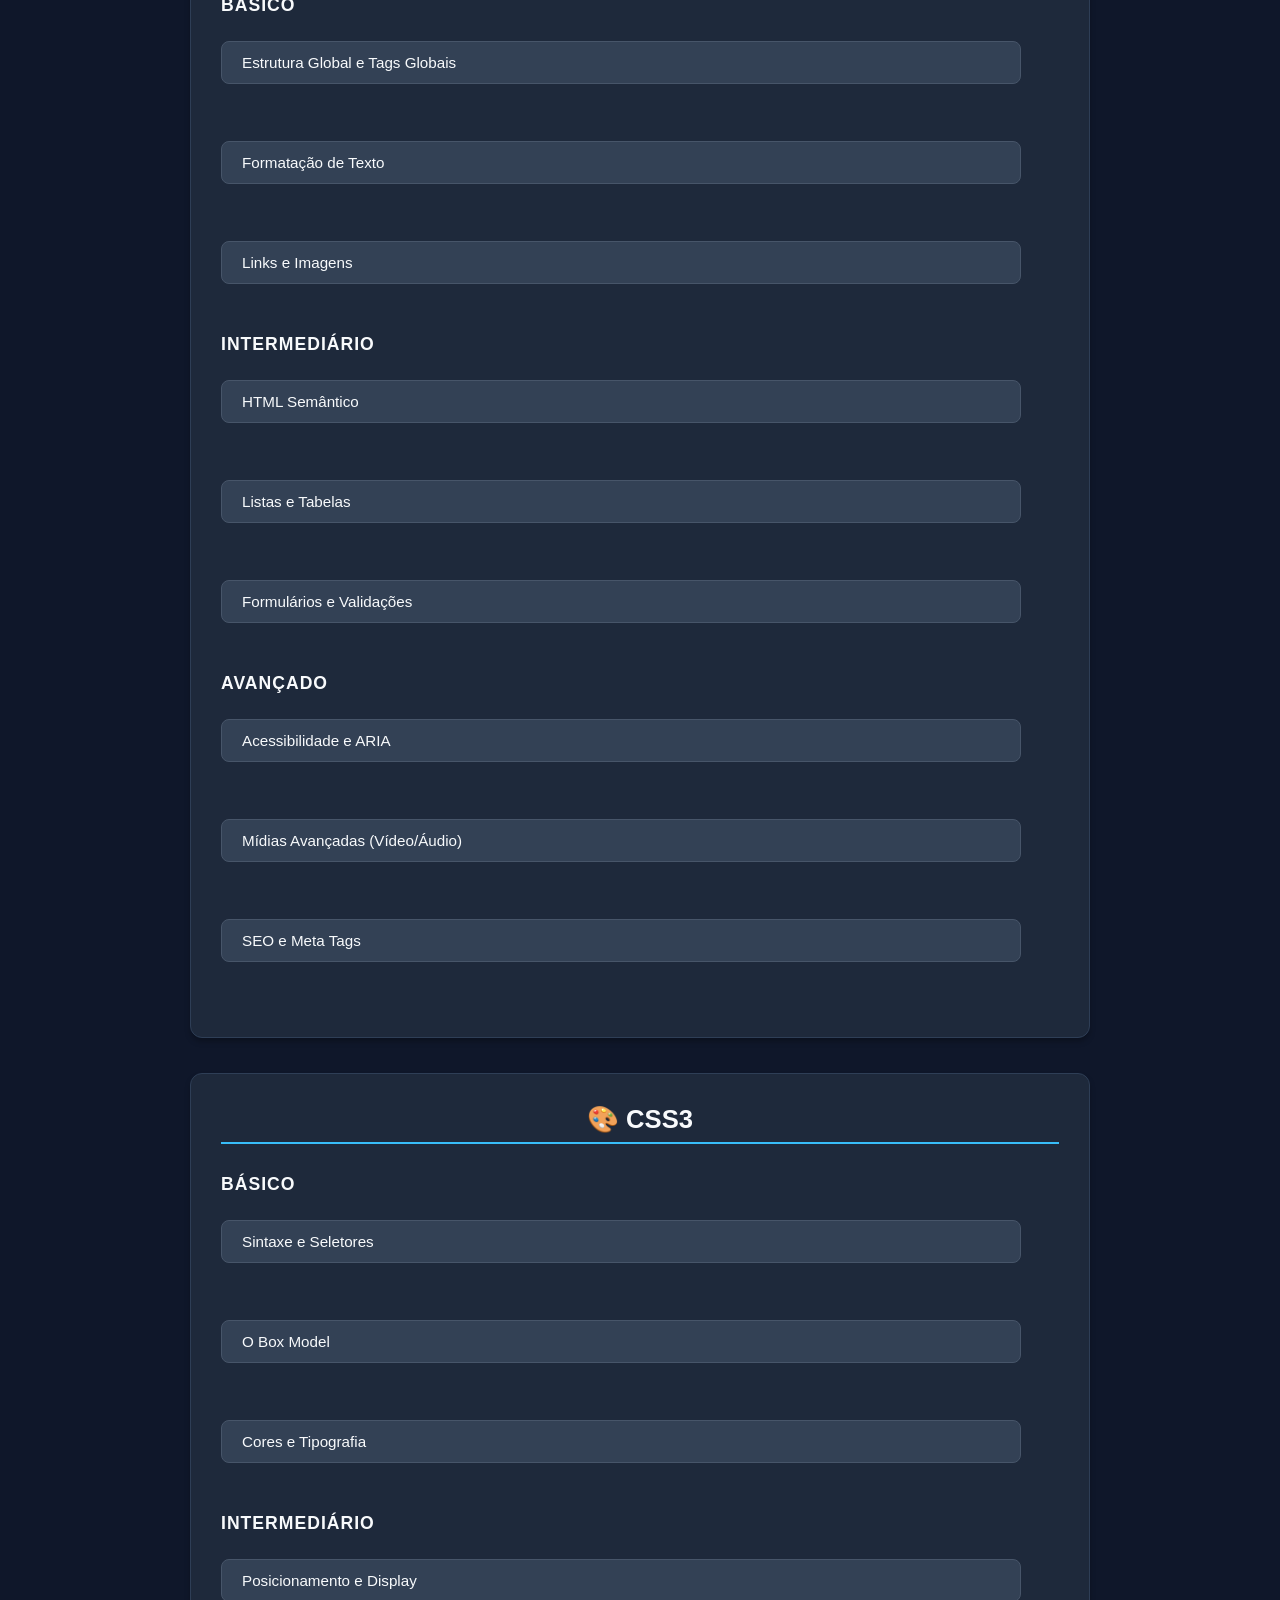
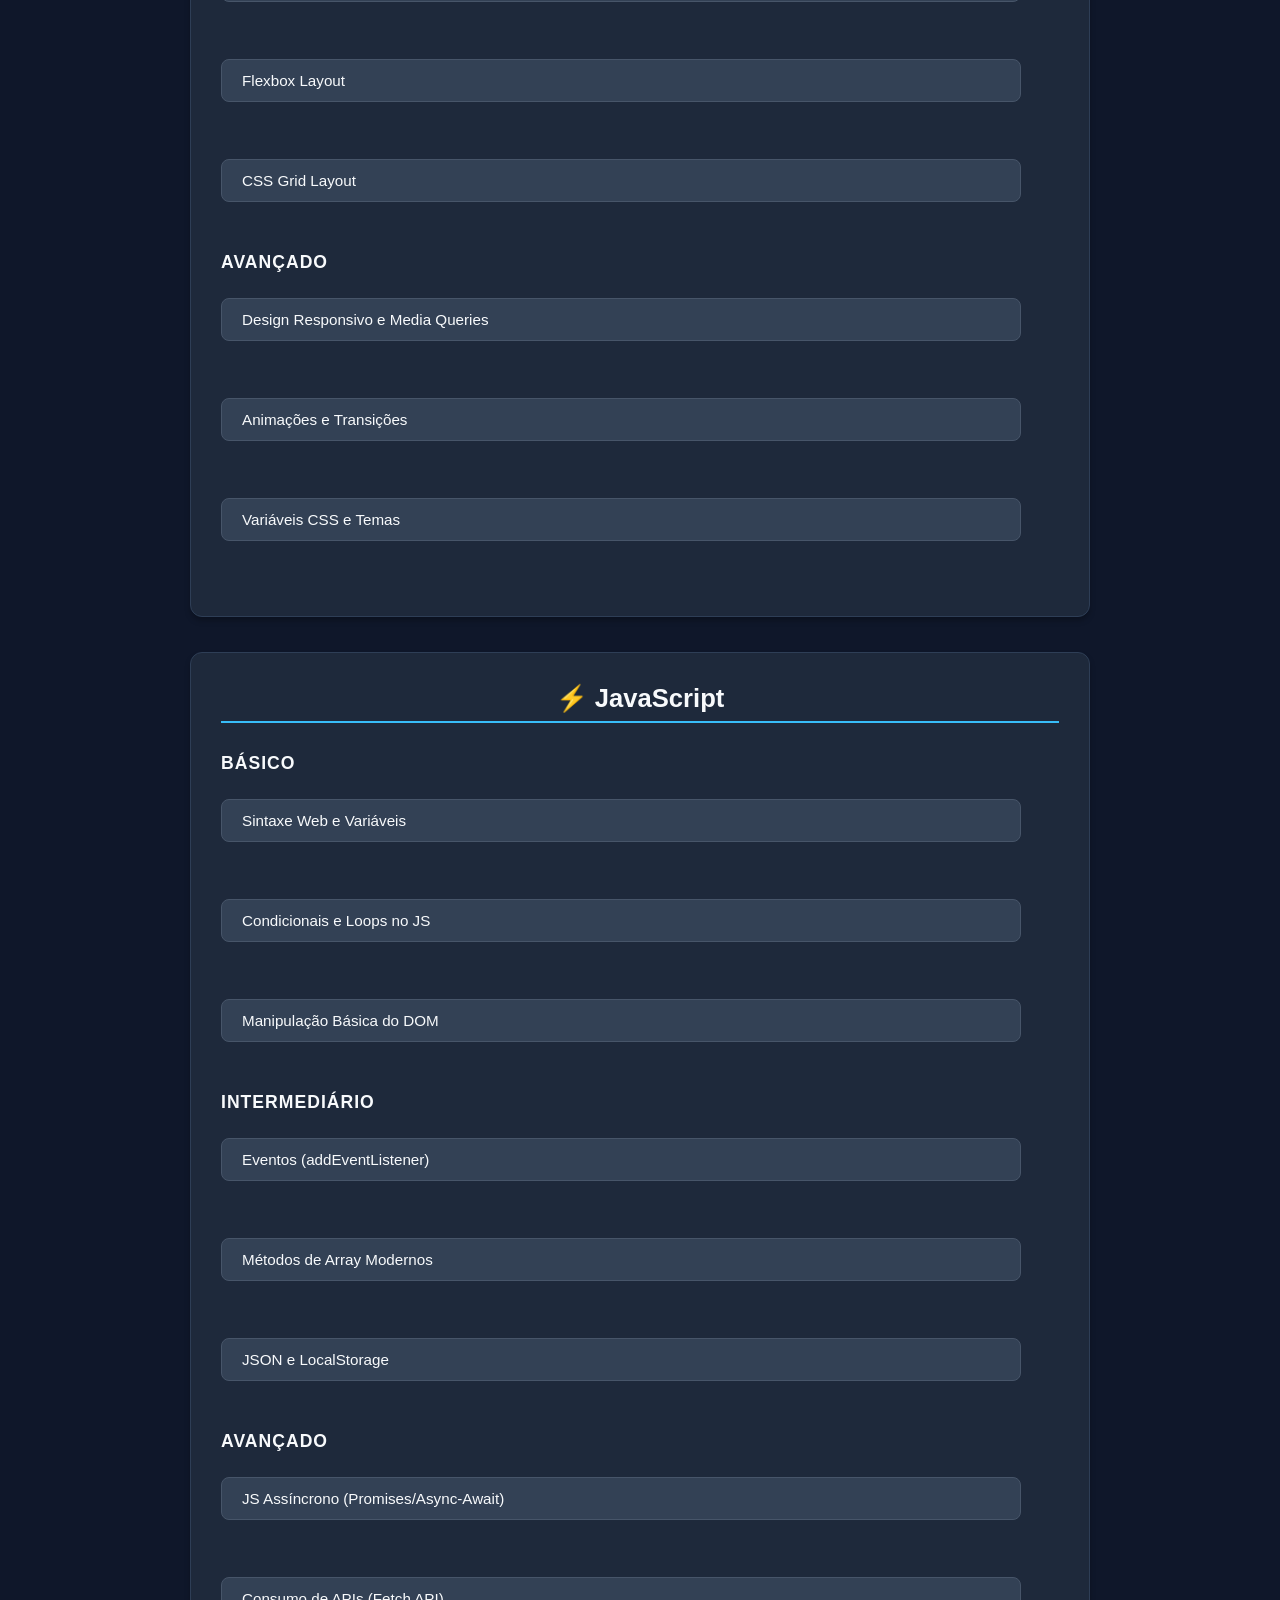
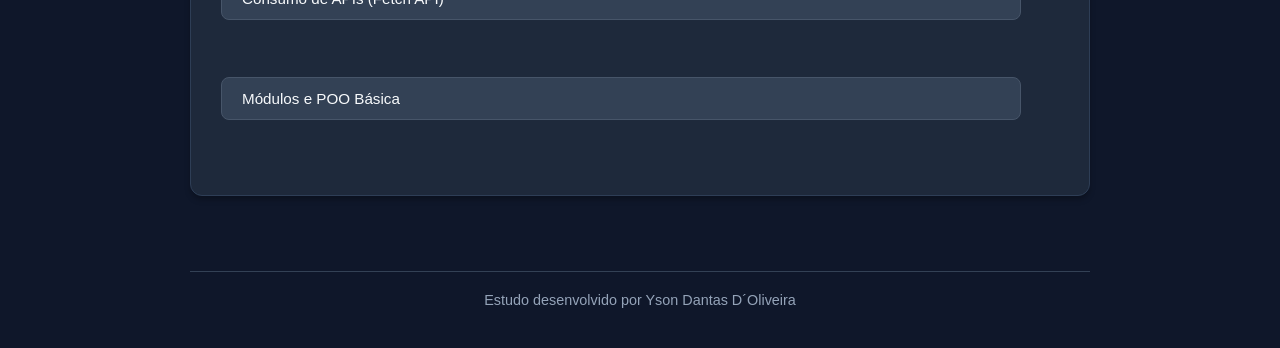
==== commit 85d86e81: "erro" ====
--- a/index.html
+++ b/index.html
@@ -22,7 +22,7 @@
                 <nav>   
                 <a class="btn-menu" href="algoritmo-conceito.html">Conceito de Algoritmor</a>                
                 <a class="btn-menu" href="algoritmo-variaveis.html">Variáveis e Tipos de Dados</a>
-                <a Class="btn-menu" href="algoritmo-operadores.html">Operadores</a>
+                <a class="btn-menu" href="algoritmo-operadores.html">Operadores</a>
                 <a class="btn-menu" href="algoritmo-condicionais.html">Estruturas Condicionais</a>                    
                 <h3>Intermediário</h3>
                 </nav>
--- a/style.css
+++ b/style.css
@@ -33,17 +33,20 @@
 /* ================= 2. CABEÇALHO (HEADER) ================= */
 header {
     display: flex;
+    flex-direction: column; /* Organiza o h1 e o p um embaixo do outro */
     align-items: center;
     justify-content: center;
     position: relative;
     max-width: 800px;
     margin-bottom: 40px;
+    width: 100%; /* Garante que o cabeçalho use todo o espaço para alinhar o botão */
 }
 
 header .btn-voltar {
     positon: absolute;
-    left: o;
-
+    right: 0; /* Alinha o botão totalmente à direita */
+    top: 10px; /* Ajusta a altura dele em relação ao título */
+}
 header h1 {
     font-size: 2.2rem;  
     margin: 0 auto; /* Centraliza o H1 perfeitamente */
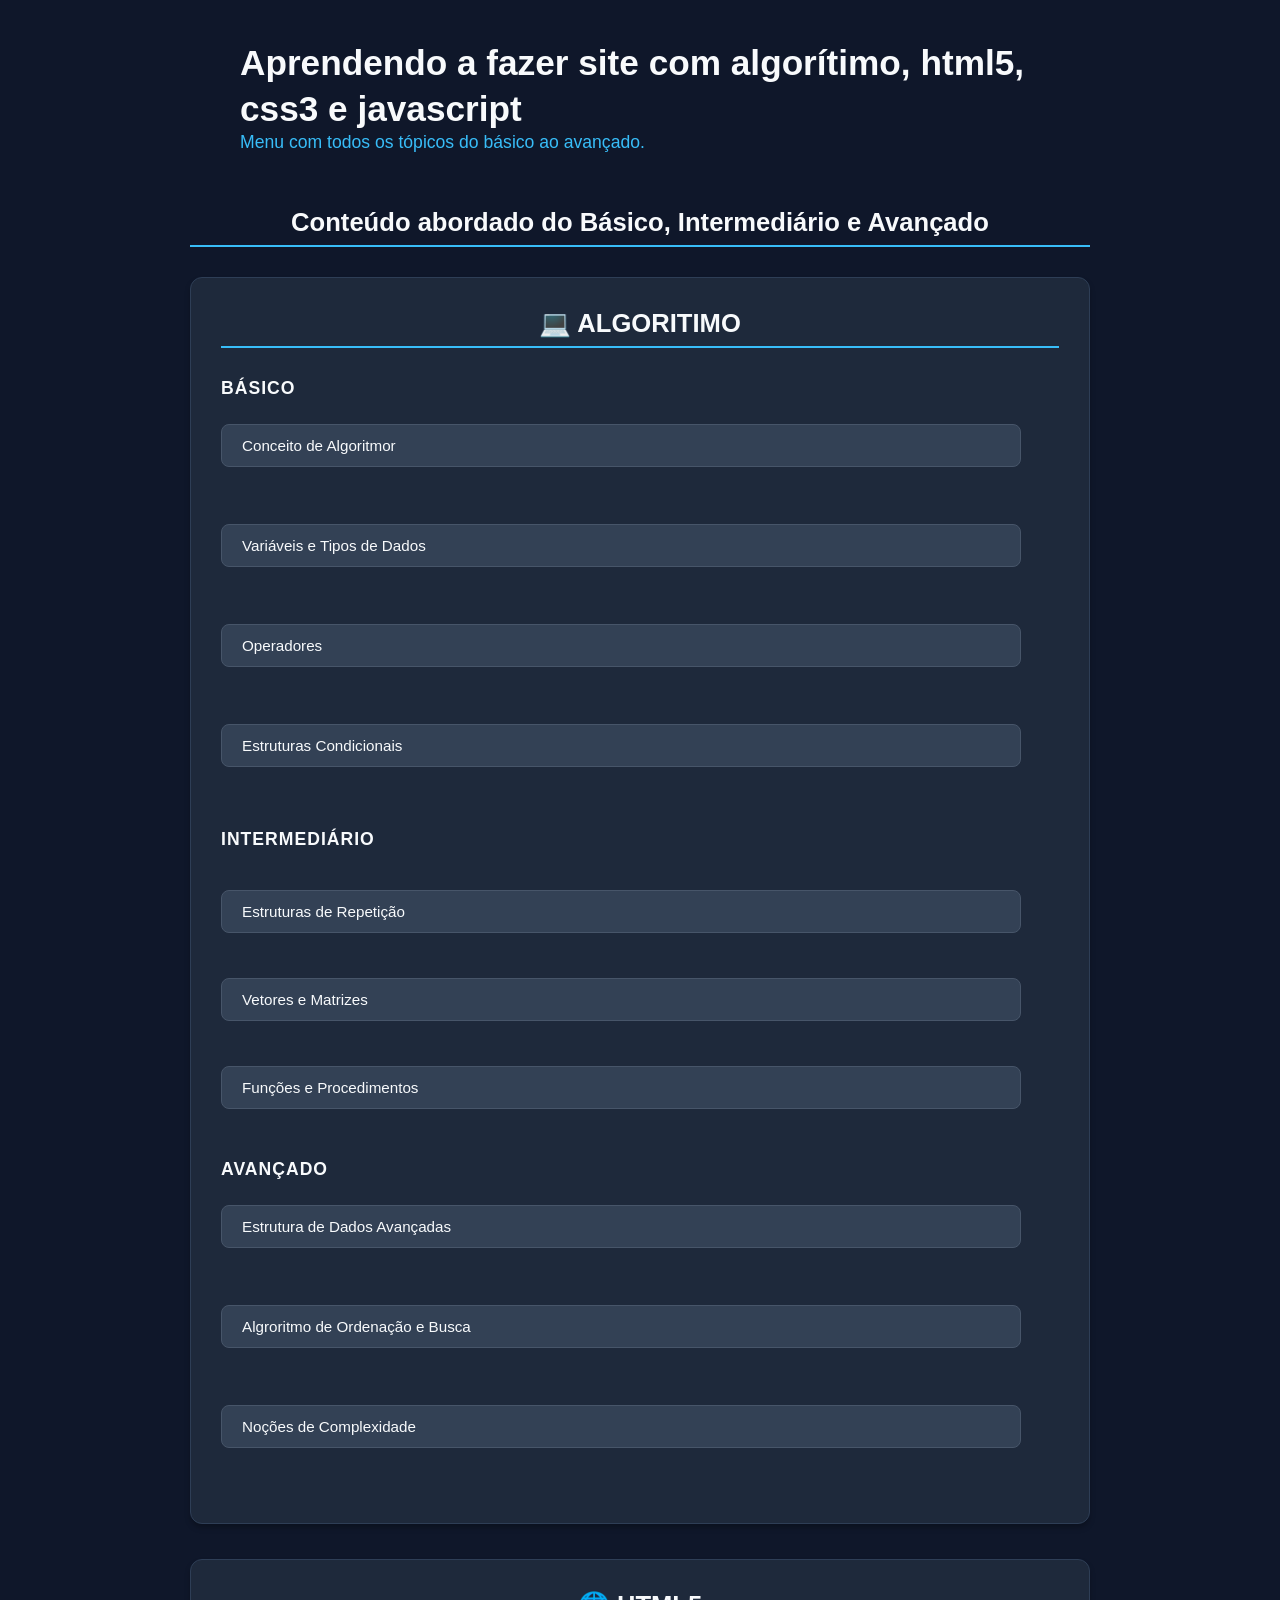
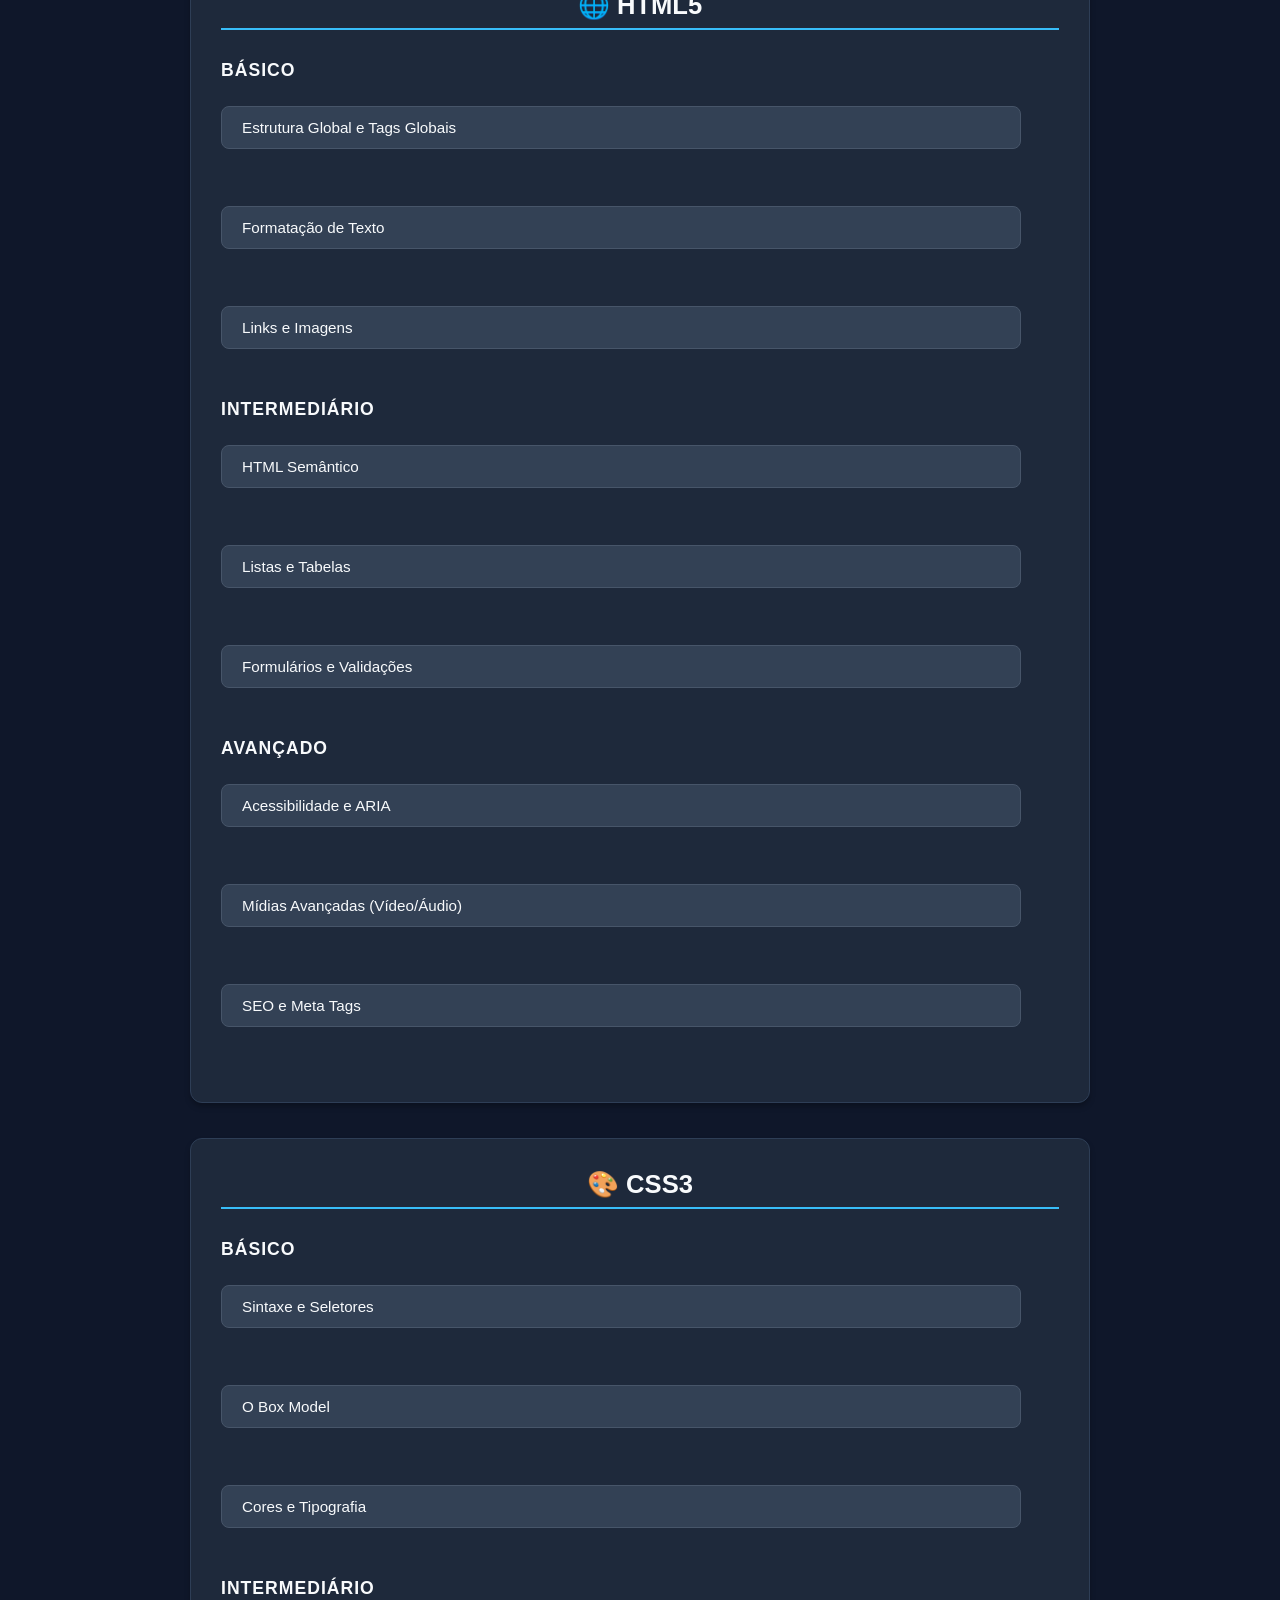
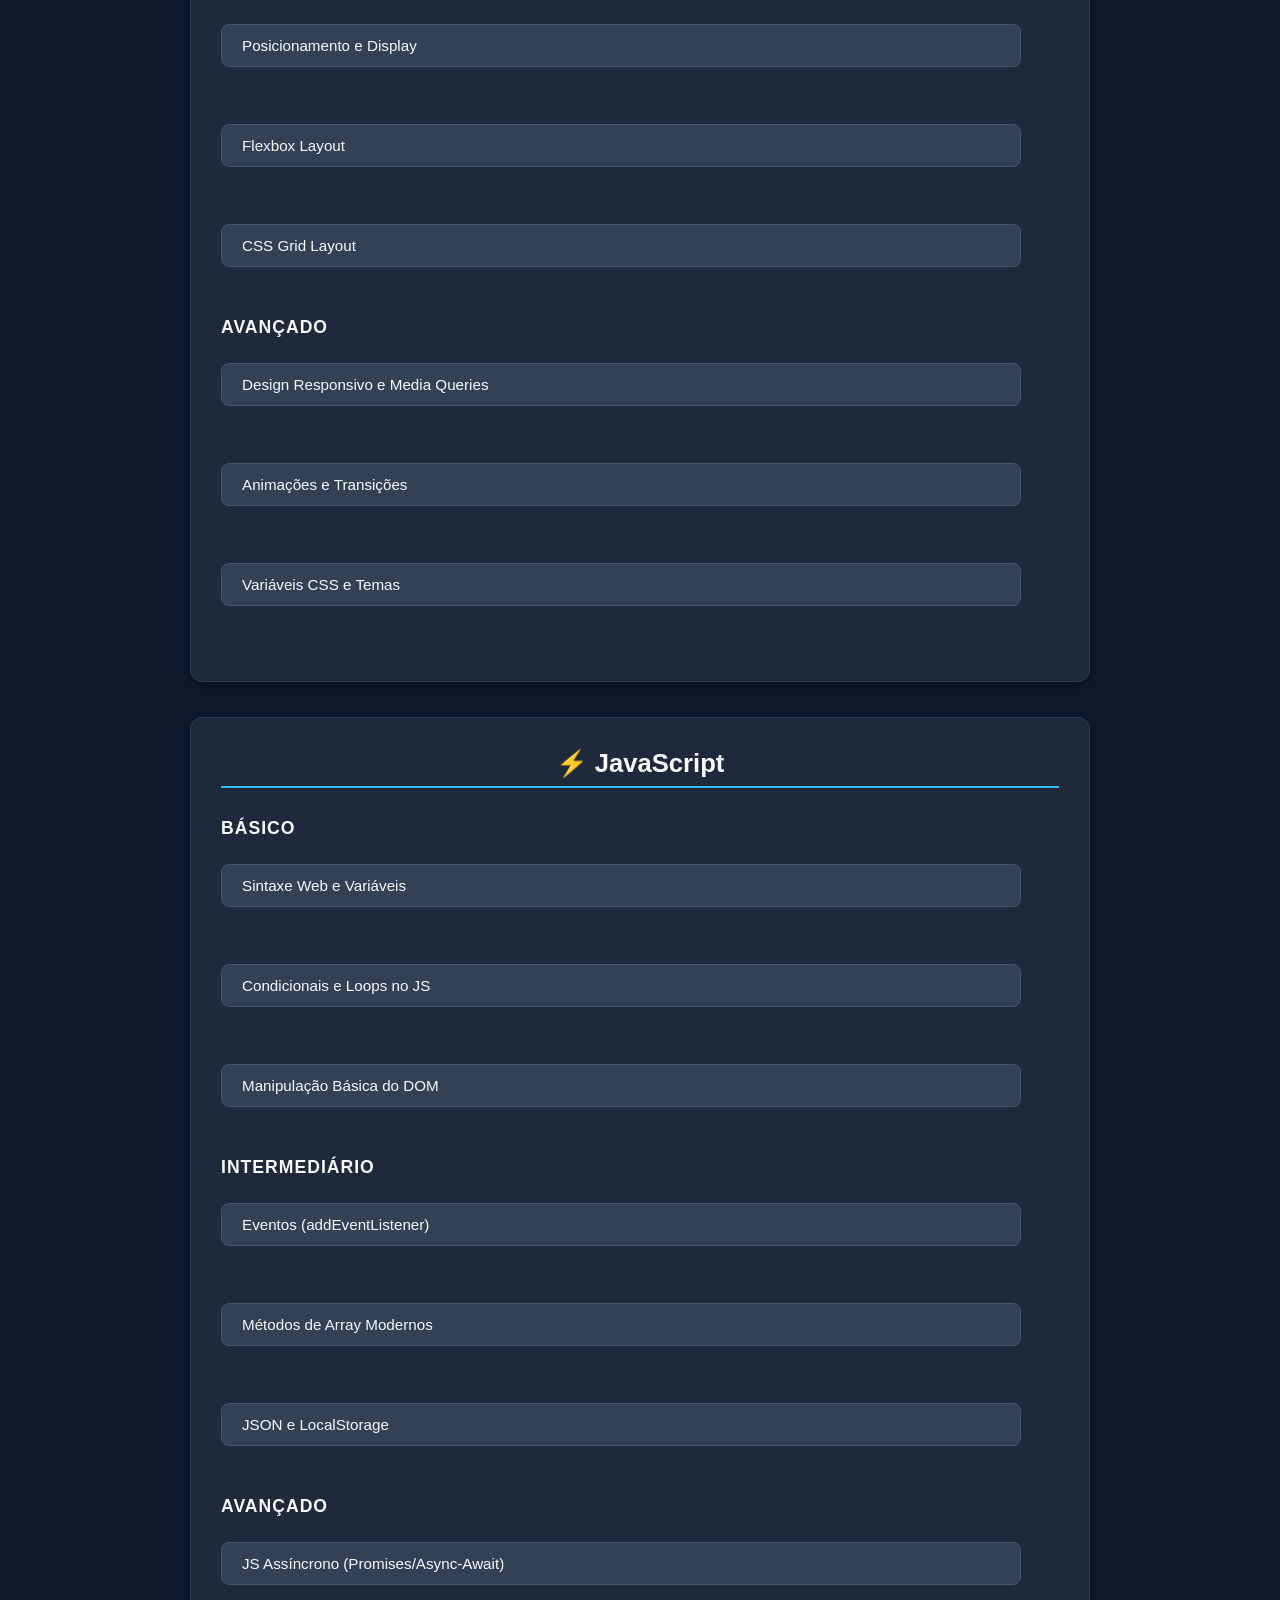
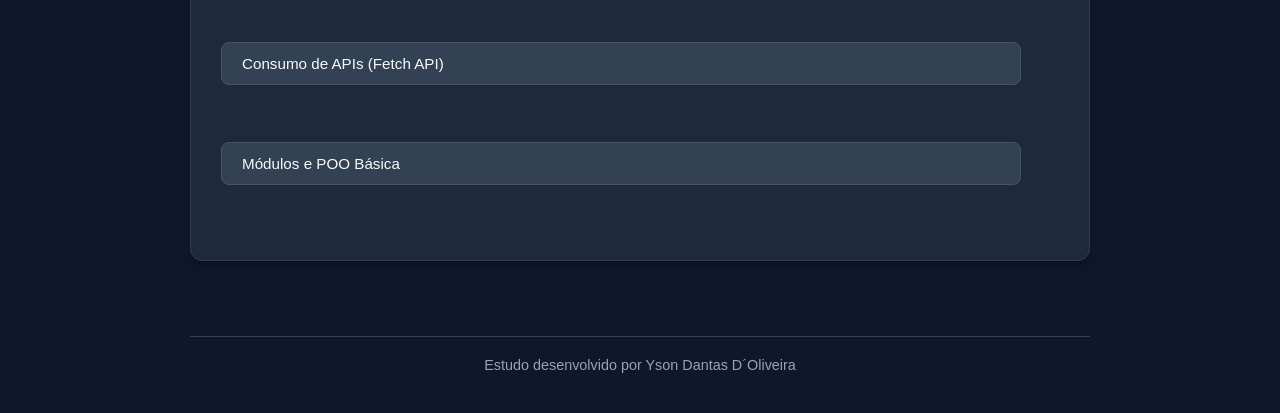
==== commit 8699cfa5: "z" ====
--- a/index.html
+++ b/index.html
@@ -9,8 +9,10 @@
 <!--PARA COLOCAR EMOJI NO CÓDIGO BASTA CLICAR NO BOTÃO DO WINDOWS E NO PONTO EM QUALQUER CAMPO DE TEXTO-->
 <body>
     <header>
+        
         <h1 class="titulo-principal">Aprendendo a fazer site com algorítimo, html5, css3 e javascript</h1>
         <p>Menu com todos os tópicos do básico ao avançado.</p>
+        
     </header>
     <main>
         <article>
--- a/style.css
+++ b/style.css
@@ -43,7 +43,7 @@
 }
 
 header .btn-voltar {
-    positon: absolute;
+    position: absolute;
     right: 0; /* Alinha o botão totalmente à direita */
     top: 10px; /* Ajusta a altura dele em relação ao título */
 }
@@ -120,12 +120,12 @@
 /* Configuração do Botão de Menu no CSS que deve estar o efeito visual para parecer botões */
 .btn-menu {
     display: inline-block; /* Garante o formato de botão correto no link <a> */
-    display: flex;
     flex-direction: row; 
     flex-wrap: wrap;
     margin: 15px 0 30px 0;
     width: 100%;
     max-width: 800px;
+    align-items: center;
     text-decoration: none; /* Remove o sublinhado do link */
     background-color: var(--cor-botao);
     color: var(--texto-titulo);
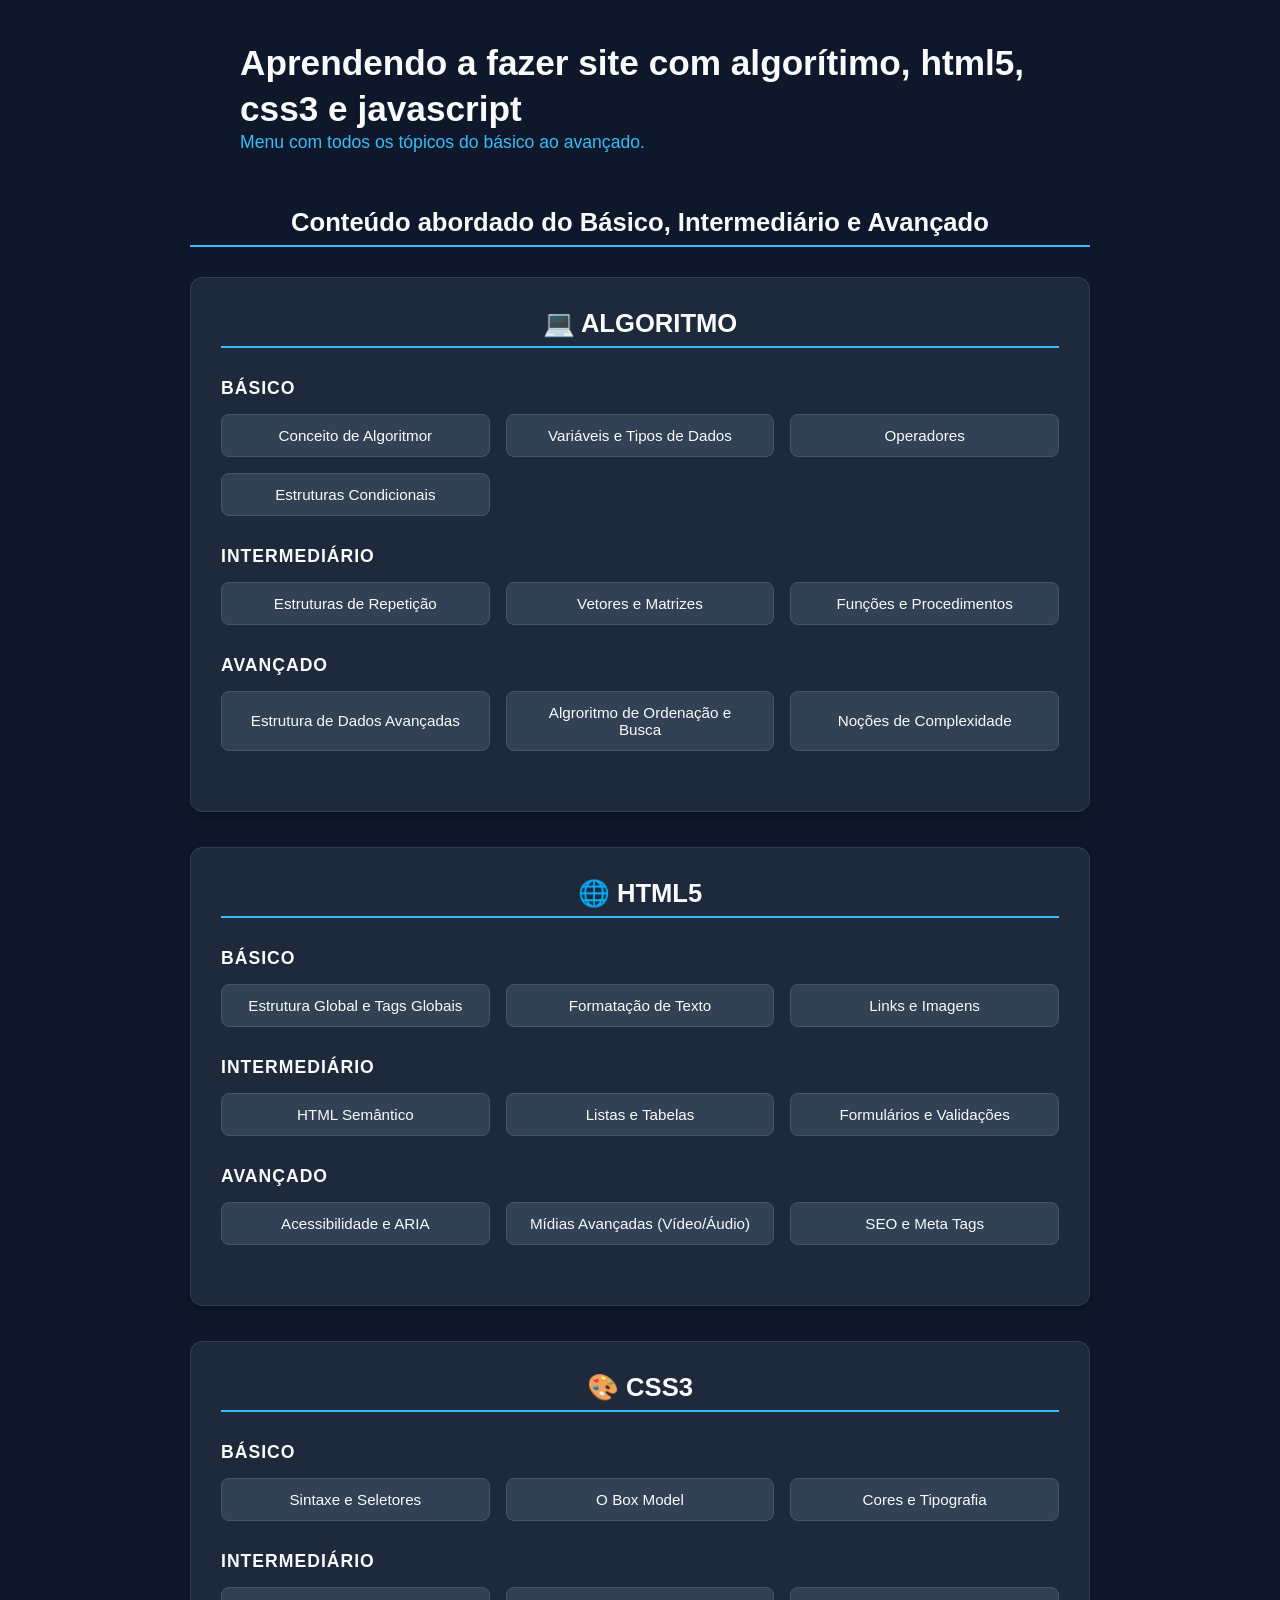
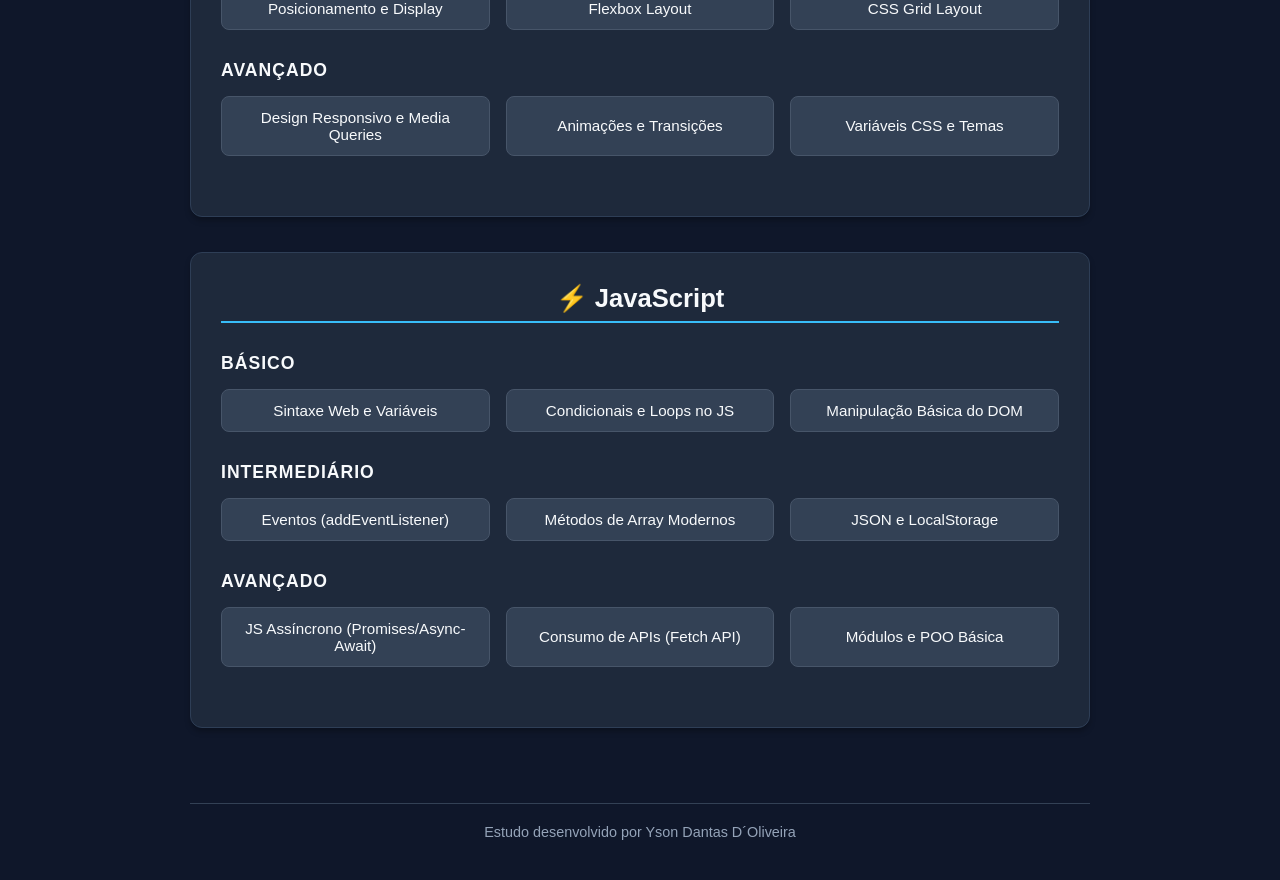
==== commit 57962a69: "a" ====
--- a/index.html
+++ b/index.html
@@ -17,17 +17,18 @@
     <main>
         <article>
             <h2>Conteúdo abordado do Básico, Intermediário e Avançado</h2>
-            <!-- ================= SEÇÃO DE ALGORITIMO =================-->
+            <!-- ================= SEÇÃO DE ALGORITMO =================-->
             <section>
-                <h2>💻 ALGORITIMO</h2>    
+                <h2>💻 ALGORITMO</h2>    
                 <h3>Básico</h3>
                 <nav>   
                 <a class="btn-menu" href="algoritmo-conceito.html">Conceito de Algoritmor</a>                
                 <a class="btn-menu" href="algoritmo-variaveis.html">Variáveis e Tipos de Dados</a>
                 <a class="btn-menu" href="algoritmo-operadores.html">Operadores</a>
                 <a class="btn-menu" href="algoritmo-condicionais.html">Estruturas Condicionais</a>                    
+                </nav>
                 <h3>Intermediário</h3>
-                </nav>
+                <nav>
                 <a class="btn-menu" href="algoritmo-repeticao.html">Estruturas de Repetição</a>
                 <a class="btn-menu" href="algoritmo-vetor.html">Vetores e Matrizes</a>        
                 <a class="btn-menu" href="algoritmo-funcao.html">Funções e Procedimentos</a>
--- a/style.css
+++ b/style.css
@@ -110,22 +110,20 @@
 
 /* ================= 4. ALINHAMENTO E DESIGN DOS BOTÕES (FLEXBOX) ================= */
 nav {
-    display: flex;
-    flex-wrap: wrap; /* Faz os botões irem para a linha de baixo se faltar espaço */
-    gap: 12px;       /* Espaçamento perfeito entre os botões */
-    margin-bottom: 15px;
+    display: grid;
+    /* Cria colunas automáticas de no mínimo 240px que se ajustam sozinhas na tela */
+    grid-template-columns: repeat(auto-fill, minmax(240px, 1fr));
+    gap: 16px; /* Espaçamento idêntico entre todas as linhas e colunas */
+    margin: 15px 0 30px 0;
 }
 
 
 /* Configuração do Botão de Menu no CSS que deve estar o efeito visual para parecer botões */
 .btn-menu {
-    display: inline-block; /* Garante o formato de botão correto no link <a> */
-    flex-direction: row; 
-    flex-wrap: wrap;
-    margin: 15px 0 30px 0;
-    width: 100%;
-    max-width: 800px;
-    align-items: center;
+    display: flex; 
+    align-items: center;/* 2. Centraliza o texto do botão verticalmente (cima/baixo) */
+    justify-content: center; /* Centraliza o texto perfeitamente no meio do botão */
+    text-align: center;
     text-decoration: none; /* Remove o sublinhado do link */
     background-color: var(--cor-botao);
     color: var(--texto-titulo);
@@ -186,4 +184,3 @@
     max-width: 900px;
 }
 
-
